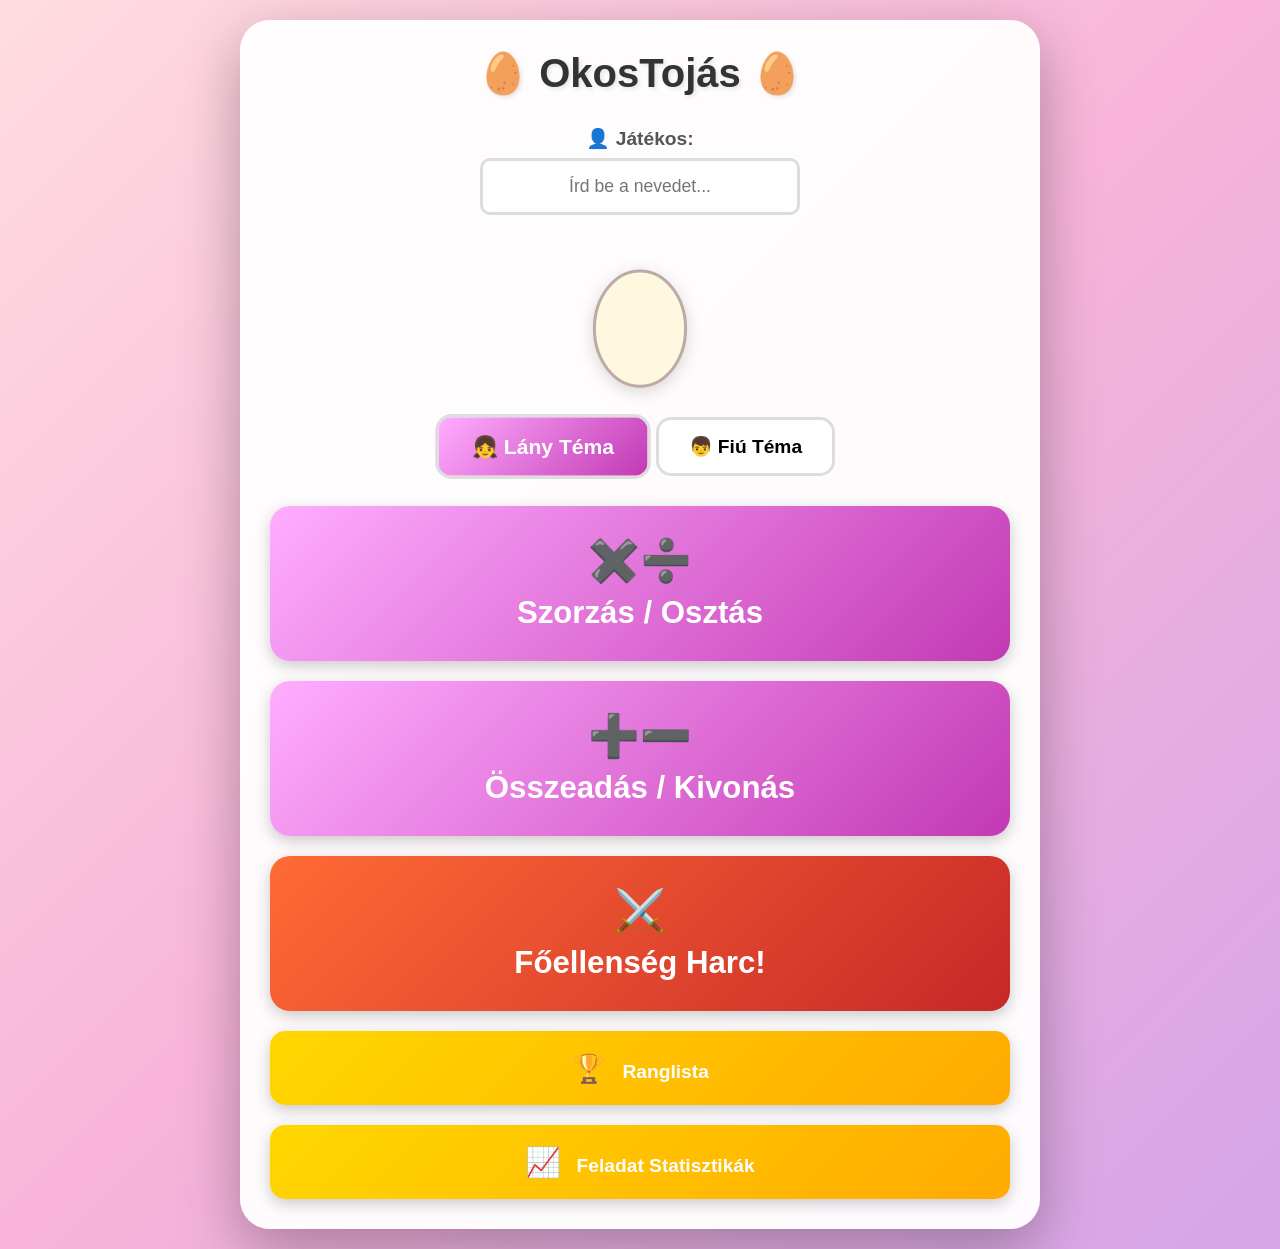
==== index.html @ b6e8aa8d "Merge pull request #10 from oroszgy/copilot/user-selection-for-mascots [WIP] Add user selection for " ====
<!DOCTYPE html>
<html lang="hu">
<head>
    <meta charset="UTF-8">
    <meta name="viewport" content="width=device-width, initial-scale=1.0">
    <title>OkosTojás - Főmenü</title>
    <link rel="stylesheet" href="css/style.css">
</head>
<body>
    <div class="container">
        <div class="header">
            <h1>🥚 OkosTojás 🥚</h1>
            <div class="hero-title" id="heroTitle"></div>
        </div>

        <!-- User Selector -->
        <div class="user-selector">
            <label for="currentUserInput">👤 Játékos:</label>
            <div class="user-input-row">
                <input type="text" id="currentUserInput" class="config-select"
                       placeholder="Írd be a nevedet..." maxlength="30"
                       list="knownUsers" autocomplete="off">
                <datalist id="knownUsers"></datalist>
            </div>
        </div>

        <!-- Mascot character -->
        <div id="mascotWrapper" class="mascot-wrapper">
            <div id="mascot"></div>
            <div id="mascotRegressionMsg" class="mascot-regression-msg"></div>
        </div>

        <!-- Theme Selection -->
        <div class="theme-selector">
            <button class="theme-btn" data-theme="girl">👧 Lány Téma</button>
            <button class="theme-btn" data-theme="boy">👦 Fiú Téma</button>
        </div>

        <!-- Game Type Selection -->
        <div class="menu">
            <button class="game-btn" onclick="selectGame('multiply')">
                <span class="icon">✖️➗</span>
                <h2>Szorzás / Osztás</h2>
            </button>
            
            <button class="game-btn" onclick="selectGame('add')">
                <span class="icon">➕➖</span>
                <h2>Összeadás / Kivonás</h2>
            </button>

            <button class="game-btn boss-btn" onclick="openBossModal()">
                <span class="icon">⚔️</span>
                <h2>Főellenség Harc!</h2>
            </button>

            <button class="secondary-btn" onclick="showLeaderboard()">
                <span class="icon">🏆</span>
                Ranglista
            </button>

            <button class="secondary-btn" onclick="showTaskStats()">
                <span class="icon">📈</span>
                Feladat Statisztikák
            </button>
        </div>

        <!-- Configuration Modal (normal game) -->
        <div id="configModal" class="modal">
            <div class="modal-content">
                <h2 id="configTitle"></h2>

                <div class="config-group">
                    <label for="playerNameInput">Játékos neve:</label>
                    <input type="text" id="playerNameInput" class="config-select" placeholder="Írd be a nevedet..." maxlength="30">
                </div>
                
                <div class="config-group">
                    <label for="configValue" id="configLabel"></label>
                    <select id="configValue" class="config-select"></select>
                </div>

                <div class="config-group" id="lowerNumbersGroup" style="display:none">
                    <label class="checkbox-label">
                        <input type="checkbox" id="includeLowerNumbers">
                        Kisebb számok is (pl. 5-nél: 2, 3, 4, 5)
                    </label>
                </div>

                <div class="modal-buttons">
                    <button class="btn-primary" onclick="startGame()">Játék Indítása! 🚀</button>
                    <button class="btn-secondary" onclick="closeModal()">Mégse</button>
                </div>
            </div>
        </div>

        <!-- Boss Battle Modal -->
        <div id="bossModal" class="modal">
            <div class="modal-content">
                <h2>⚔️ Főellenség Harc!</h2>
                <p class="boss-modal-desc">Válaszd ki az ellenséget, majd számolj 10 hibátlan egymás utáni választ a legyőzéséhez!</p>

                <!-- Boss selection -->
                <div class="boss-selection" id="bossSelection"></div>

                <!-- Math type -->
                <div class="config-group">
                    <label for="bossGameType">Feladattípus:</label>
                    <select id="bossGameType" class="config-select" onchange="updateBossDifficultyOptions()">
                        <option value="multiply">Szorzás / Osztás</option>
                        <option value="add">Összeadás / Kivonás</option>
                    </select>
                </div>

                <!-- Difficulty -->
                <div class="config-group">
                    <label for="bossDifficulty" id="bossDifficultyLabel">Alapszám:</label>
                    <select id="bossDifficulty" class="config-select"></select>
                </div>

                <div class="config-group" id="bossLowerNumbersGroup" style="display:none">
                    <label class="checkbox-label">
                        <input type="checkbox" id="bossIncludeLower">
                        Kisebb számok is
                    </label>
                </div>

                <div class="modal-buttons">
                    <button class="btn-primary" onclick="startBossGame()">Harc! ⚔️</button>
                    <button class="btn-secondary" onclick="closeBossModal()">Mégse</button>
                </div>
            </div>
        </div>
    </div>

    <script src="js/config.js"></script>
    <script src="js/storage.js"></script>
    <script src="js/mascot.js"></script>
    <script>
        // Initialize theme
        const savedTheme = localStorage.getItem('theme') || 'girl';
        document.body.className = `theme-${savedTheme}`;

        // Theme selection
        document.querySelectorAll('.theme-btn').forEach(btn => {
            btn.addEventListener('click', function() {
                const theme = this.dataset.theme;
                localStorage.setItem('theme', theme);
                document.body.className = `theme-${theme}`;
            });
        });

        // Populate the known-users datalist from stored task stats
        function populateKnownUsers() {
            const datalist = document.getElementById('knownUsers');
            datalist.innerHTML = '';
            getAllUsers().forEach(user => {
                const opt = document.createElement('option');
                opt.value = user;
                datalist.appendChild(opt);
            });
        }

        // Update the hero title, mascot and regression message for the given player
        function updatePlayerDisplay(playerName) {
            const name = (playerName && playerName.trim()) || 'Névtelen';

            const stats = getPlayerStats(name);
            const title = getHeroTitle(stats.totalPoints);
            document.getElementById('heroTitle').textContent = title ? `⭐ ${title} ⭐` : '';

            const tier = getMascotTier(stats.totalPoints, name);
            renderMascot('mascot', tier);

            const regressionMsg = getMascotRegressionMessage(name);
            document.getElementById('mascotRegressionMsg').textContent = regressionMsg || '';
        }

        // Initialise user selector
        const currentUserInput = document.getElementById('currentUserInput');
        const savedPlayerName = localStorage.getItem('playerName') || '';
        currentUserInput.value = savedPlayerName;
        populateKnownUsers();
        updatePlayerDisplay(savedPlayerName);

        currentUserInput.addEventListener('change', function() {
            const name = (this.value && this.value.trim()) || 'Névtelen';
            localStorage.setItem('playerName', name);
            this.value = name;
            updatePlayerDisplay(name);
            populateKnownUsers();
        });

        function selectGame(gameType) {
            const modal = document.getElementById('configModal');
            const configValue = document.getElementById('configValue');
            const configLabel = document.getElementById('configLabel');
            const configTitle = document.getElementById('configTitle');

            // Clear previous options
            configValue.innerHTML = '';

            if (gameType === 'multiply') {
                configTitle.textContent = 'Szorzás / Osztás Beállítás';
                configLabel.textContent = 'Válassz alapszámot:';
                for (let i = 2; i <= 10; i++) {
                    const option = document.createElement('option');
                    option.value = i;
                    option.textContent = `${i}-es szorzótábla`;
                    configValue.appendChild(option);
                }
                document.getElementById('lowerNumbersGroup').style.display = '';
                document.getElementById('includeLowerNumbers').checked = false;
            } else {
                document.getElementById('lowerNumbersGroup').style.display = 'none';
                configTitle.textContent = 'Összeadás / Kivonás Beállítás';
                configLabel.textContent = 'Válassz felső határt:';
                [10, 20, 50, 100].forEach(num => {
                    const option = document.createElement('option');
                    option.value = num;
                    option.textContent = `Számok 0-${num} között`;
                    configValue.appendChild(option);
                });
            }

            // Pre-fill player name from main page selector
            const savedName = localStorage.getItem('playerName') || '';
            document.getElementById('playerNameInput').value = savedName;

            // Store game type for later
            modal.dataset.gameType = gameType;
            modal.style.display = 'flex';

            // Focus the player name field so it is easy to type
            document.getElementById('playerNameInput').focus();
        }

        function closeModal() {
            document.getElementById('configModal').style.display = 'none';
        }

        function startGame() {
            const modal = document.getElementById('configModal');
            const gameType = modal.dataset.gameType;
            const configValue = document.getElementById('configValue').value;
            const includeLowerNumbers = gameType === 'multiply' && document.getElementById('includeLowerNumbers').checked;
            const playerName = document.getElementById('playerNameInput').value.trim() || 'Névtelen';

            // Persist player name and sync main page selector
            localStorage.setItem('playerName', playerName);
            document.getElementById('currentUserInput').value = playerName;

            // Store configuration and navigate to game
            localStorage.setItem('currentGame', JSON.stringify({
                type: gameType,
                config: parseInt(configValue),
                numQuestions: 20,
                includeLowerNumbers: includeLowerNumbers,
                playerName: playerName
            }));

            window.location.href = 'game.html';
        }

        // Boss modal helpers
        let selectedBossId = BOSS_ENEMIES[0].id;

        function openBossModal() {
            // Build boss selection cards
            const container = document.getElementById('bossSelection');
            container.innerHTML = '';
            BOSS_ENEMIES.forEach(boss => {
                const card = document.createElement('button');
                card.type = 'button';
                card.className = 'boss-card' + (boss.id === selectedBossId ? ' selected' : '');
                card.dataset.bossId = boss.id;
                card.setAttribute('aria-pressed', boss.id === selectedBossId ? 'true' : 'false');
                card.innerHTML = `<span class="boss-card-emoji">${boss.emoji}</span><span class="boss-card-name">${boss.name}</span>`;
                card.addEventListener('click', () => {
                    selectedBossId = boss.id;
                    container.querySelectorAll('.boss-card').forEach(c => {
                        c.classList.remove('selected');
                        c.setAttribute('aria-pressed', 'false');
                    });
                    card.classList.add('selected');
                    card.setAttribute('aria-pressed', 'true');
                });
                container.appendChild(card);
            });

            // Populate difficulty options
            updateBossDifficultyOptions();

            document.getElementById('bossModal').style.display = 'flex';
        }

        function closeBossModal() {
            document.getElementById('bossModal').style.display = 'none';
        }

        function updateBossDifficultyOptions() {
            const gameType = document.getElementById('bossGameType').value;
            const diffSelect = document.getElementById('bossDifficulty');
            const label = document.getElementById('bossDifficultyLabel');
            const lowerGroup = document.getElementById('bossLowerNumbersGroup');

            diffSelect.innerHTML = '';
            if (gameType === 'multiply') {
                label.textContent = 'Alapszám:';
                for (let i = 2; i <= 10; i++) {
                    const opt = document.createElement('option');
                    opt.value = i;
                    opt.textContent = `${i}-es szorzótábla`;
                    diffSelect.appendChild(opt);
                }
                lowerGroup.style.display = '';
            } else {
                label.textContent = 'Felső határ:';
                [10, 20, 50, 100].forEach(num => {
                    const opt = document.createElement('option');
                    opt.value = num;
                    opt.textContent = `Számok 0-${num} között`;
                    diffSelect.appendChild(opt);
                });
                lowerGroup.style.display = 'none';
            }
        }

        function startBossGame() {
            const gameType = document.getElementById('bossGameType').value;
            const config = parseInt(document.getElementById('bossDifficulty').value);
            const includeLower = gameType === 'multiply' && document.getElementById('bossIncludeLower').checked;
            const playerName = localStorage.getItem('playerName') || 'Névtelen';

            localStorage.setItem('currentGame', JSON.stringify({
                type: gameType,
                config: config,
                numQuestions: 20,
                includeLowerNumbers: includeLower,
                mode: 'boss',
                bossId: selectedBossId,
                playerName: playerName
            }));

            window.location.href = 'game.html';
        }

        function showLeaderboard() {
            window.location.href = 'leaderboard.html';
        }

        function showTaskStats() {
            window.location.href = 'tasks.html';
        }
    </script>
</body>
</html>
---- css/style.css ----
/* Reset and Base Styles */
* {
    margin: 0;
    padding: 0;
    box-sizing: border-box;
}

body {
    font-family: 'Comic Sans MS', 'Arial Rounded MT Bold', cursive, sans-serif;
    min-height: 100vh;
    display: flex;
    justify-content: center;
    align-items: center;
    padding: 20px;
    transition: background 0.3s ease;
}

/* Girl Theme */
.theme-girl {
    background: linear-gradient(135deg, #ffdde1 0%, #f8b4d9 50%, #d4a5e8 100%);
}

.theme-girl .btn-primary,
.theme-girl .game-btn {
    background: linear-gradient(135deg, #FFADFF 0%, #c239b3 100%);
}

.theme-girl .btn-primary:hover,
.theme-girl .game-btn:hover {
    background: linear-gradient(135deg, #e89ce8 0%, #b030a0 100%);
    transform: scale(1.05);
}

.theme-girl .modal-content,
.theme-girl .stat-card,
.theme-girl .leaderboard-table {
    background: linear-gradient(135deg, #ffe8f0 0%, #ffd4e5 100%);
    border: 3px solid #FFADFF;
}

.theme-girl .theme-btn[data-theme="girl"] {
    background: linear-gradient(135deg, #FFADFF 0%, #c239b3 100%);
    color: white;
    transform: scale(1.1);
}

/* Boy Theme */
.theme-boy {
    background: linear-gradient(135deg, #a8e6ff 0%, #6eb5ff 50%, #4a90e2 100%);
}

.theme-boy .btn-primary,
.theme-boy .game-btn {
    background: linear-gradient(135deg, #4a90e2 0%, #2c5aa0 100%);
}

.theme-boy .btn-primary:hover,
.theme-boy .game-btn:hover {
    background: linear-gradient(135deg, #3a7fd0 0%, #1c4a90 100%);
    transform: scale(1.05);
}

.theme-boy .modal-content,
.theme-boy .stat-card,
.theme-boy .leaderboard-table {
    background: linear-gradient(135deg, #e0f4ff 0%, #b3e0ff 100%);
    border: 3px solid #4a90e2;
}

.theme-boy .theme-btn[data-theme="boy"] {
    background: linear-gradient(135deg, #4a90e2 0%, #2c5aa0 100%);
    color: white;
    transform: scale(1.1);
}

/* Container */
.container {
    max-width: 800px;
    width: 100%;
    background: rgba(255, 255, 255, 0.95);
    border-radius: 30px;
    padding: 30px;
    box-shadow: 0 20px 60px rgba(0, 0, 0, 0.3);
    animation: slideIn 0.5s ease;
}

@keyframes slideIn {
    from {
        opacity: 0;
        transform: translateY(-30px);
    }
    to {
        opacity: 1;
        transform: translateY(0);
    }
}

/* Header */
.header {
    text-align: center;
    margin-bottom: 30px;
}

.header h1 {
    font-size: 2.5em;
    color: #333;
    text-shadow: 2px 2px 4px rgba(0, 0, 0, 0.1);
    margin-bottom: 10px;
}

.hero-title {
    font-size: 1.3em;
    font-weight: bold;
    color: #ff6b00;
    text-shadow: 1px 1px 2px rgba(0, 0, 0, 0.1);
    animation: pulse 2s infinite;
}

@keyframes pulse {
    0%, 100% { transform: scale(1); }
    50% { transform: scale(1.05); }
}

/* User Selector */
.user-selector {
    margin-bottom: 20px;
    text-align: center;
}

.user-selector label {
    display: block;
    font-size: 1.2em;
    font-weight: bold;
    color: #555;
    margin-bottom: 8px;
}

.user-input-row {
    display: flex;
    justify-content: center;
}

.user-input-row .config-select {
    max-width: 320px;
    text-align: center;
}

/* Theme Selector */
.theme-selector {
    display: flex;
    gap: 15px;
    justify-content: center;
    margin-bottom: 30px;
}

.theme-btn {
    padding: 15px 30px;
    font-size: 1.2em;
    border: 3px solid #ddd;
    border-radius: 15px;
    cursor: pointer;
    background: white;
    transition: all 0.3s ease;
    font-weight: bold;
}

.theme-btn:hover {
    transform: scale(1.05);
}

/* Menu */
.menu {
    display: flex;
    flex-direction: column;
    gap: 20px;
}

.game-btn {
    padding: 30px;
    font-size: 1.3em;
    border: none;
    border-radius: 20px;
    cursor: pointer;
    color: white;
    font-weight: bold;
    transition: all 0.3s ease;
    box-shadow: 0 5px 15px rgba(0, 0, 0, 0.2);
}

.game-btn .icon {
    font-size: 2em;
    display: block;
    margin-bottom: 10px;
}

.game-btn h2 {
    margin: 0;
}

.secondary-btn {
    padding: 20px;
    font-size: 1.2em;
    background: linear-gradient(135deg, #ffd700 0%, #ffaa00 100%);
    border: none;
    border-radius: 15px;
    cursor: pointer;
    color: white;
    font-weight: bold;
    transition: all 0.3s ease;
    box-shadow: 0 5px 15px rgba(0, 0, 0, 0.2);
}

.secondary-btn:hover {
    transform: scale(1.05);
    background: linear-gradient(135deg, #ffcc00 0%, #ff9900 100%);
}

.secondary-btn .icon {
    font-size: 1.5em;
    margin-right: 10px;
}

/* Modal */
.modal {
    display: none;
    position: fixed;
    top: 0;
    left: 0;
    width: 100%;
    height: 100%;
    background: rgba(0, 0, 0, 0.7);
    justify-content: center;
    align-items: center;
    z-index: 1000;
    animation: fadeIn 0.3s ease;
}

@keyframes fadeIn {
    from { opacity: 0; }
    to { opacity: 1; }
}

.modal-content {
    background: white;
    padding: 30px;
    border-radius: 25px;
    max-width: 500px;
    width: 90%;
    box-shadow: 0 10px 40px rgba(0, 0, 0, 0.3);
    animation: scaleIn 0.3s ease;
}

@keyframes scaleIn {
    from { transform: scale(0.8); }
    to { transform: scale(1); }
}

.modal-content h2 {
    text-align: center;
    color: #333;
    margin-bottom: 25px;
    font-size: 1.8em;
}

.config-group {
    margin-bottom: 20px;
}

.config-group label {
    display: block;
    font-size: 1.2em;
    margin-bottom: 10px;
    color: #555;
    font-weight: bold;
}

.config-select {
    width: 100%;
    padding: 15px;
    font-size: 1.1em;
    border: 3px solid #ddd;
    border-radius: 10px;
    background: white;
    cursor: pointer;
    font-family: inherit;
}

.checkbox-label {
    display: flex;
    align-items: center;
    gap: 10px;
    font-size: 1.1em;
    color: #555;
    font-weight: bold;
    cursor: pointer;
}

.checkbox-label input[type="checkbox"] {
    width: 22px;
    height: 22px;
    cursor: pointer;
}

.modal-buttons {
    display: flex;
    gap: 15px;
    margin-top: 25px;
}

.btn-primary {
    flex: 1;
    padding: 15px 25px;
    font-size: 1.2em;
    border: none;
    border-radius: 15px;
    cursor: pointer;
    color: white;
    font-weight: bold;
    transition: all 0.3s ease;
    box-shadow: 0 5px 15px rgba(0, 0, 0, 0.2);
}

.btn-secondary {
    flex: 1;
    padding: 15px 25px;
    font-size: 1.2em;
    background: #888;
    border: none;
    border-radius: 15px;
    cursor: pointer;
    color: white;
    font-weight: bold;
    transition: all 0.3s ease;
    box-shadow: 0 5px 15px rgba(0, 0, 0, 0.2);
}

.btn-secondary:hover {
    background: #777;
    transform: scale(1.05);
}

/* Game Container */
.game-container {
    max-width: 600px;
}

.game-header {
    display: flex;
    justify-content: space-between;
    align-items: center;
    margin-bottom: 30px;
    font-size: 1.5em;
    font-weight: bold;
}

.progress {
    color: #555;
}

.score {
    color: #ff6b00;
    font-size: 1.3em;
}

/* Question Display */
.question-container {
    text-align: center;
    margin: 40px 0;
}

.question {
    font-size: 4em;
    font-weight: bold;
    color: #333;
    margin-bottom: 20px;
    text-shadow: 2px 2px 4px rgba(0, 0, 0, 0.1);
}

.question span {
    margin: 0 10px;
}

.timer {
    font-size: 1.5em;
    color: #666;
}

/* Answer Input */
.answer-container {
    display: flex;
    gap: 15px;
    margin: 30px 0;
}

.answer-input {
    flex: 1;
    padding: 20px;
    font-size: 2em;
    border: 3px solid #ddd;
    border-radius: 15px;
    text-align: center;
    font-weight: bold;
    font-family: inherit;
}

.answer-input:focus {
    outline: none;
    border-color: #4a90e2;
}

/* Feedback */
.feedback {
    text-align: center;
    font-size: 2em;
    font-weight: bold;
    min-height: 60px;
    display: flex;
    align-items: center;
    justify-content: center;
    animation: bounce 0.5s ease;
}

@keyframes bounce {
    0%, 100% { transform: translateY(0); }
    50% { transform: translateY(-10px); }
}

.feedback.correct {
    color: #22c55e;
}

.feedback.wrong {
    color: #ef4444;
}

/* Result Modal */
.result-content {
    max-width: 600px;
}

.result-stats {
    display: grid;
    grid-template-columns: repeat(3, 1fr);
    gap: 15px;
    margin: 25px 0;
}

.stat {
    text-align: center;
    padding: 20px;
    background: rgba(0, 0, 0, 0.05);
    border-radius: 15px;
}

.stat-label {
    font-size: 0.9em;
    color: #666;
    margin-bottom: 10px;
}

.stat-value {
    font-size: 2em;
    font-weight: bold;
    color: #333;
}

.new-hero-title {
    text-align: center;
    font-size: 1.5em;
    font-weight: bold;
    color: #ff6b00;
    margin: 20px 0;
    padding: 15px;
    background: rgba(255, 215, 0, 0.2);
    border-radius: 10px;
    animation: pulse 2s infinite;
}

/* Personal best banner on leaderboard */
.personal-best-banner {
    text-align: center;
    font-size: 1.2em;
    font-weight: bold;
    color: #ff6b00;
    background: rgba(255, 215, 0, 0.2);
    border: 2px solid #ffd700;
    border-radius: 12px;
    padding: 12px 20px;
    margin-bottom: 20px;
    animation: pulse 2s infinite;
}

/* Highlight the top-score row in the leaderboard */
.top-score-row {
    background: rgba(255, 215, 0, 0.25) !important;
    font-weight: bold;
}

/* Leaderboard */
.filter-buttons {
    display: flex;
    gap: 10px;
    justify-content: center;
    margin-bottom: 25px;
    flex-wrap: wrap;
}

.filter-btn {
    padding: 12px 25px;
    font-size: 1em;
    border: 2px solid #ddd;
    border-radius: 10px;
    cursor: pointer;
    background: white;
    transition: all 0.3s ease;
    font-weight: bold;
}

.filter-btn:hover {
    transform: scale(1.05);
}

.filter-btn.active {
    background: linear-gradient(135deg, #ffd700 0%, #ffaa00 100%);
    color: white;
    border-color: #ffaa00;
}

.leaderboard-container {
    overflow-x: auto;
    margin-bottom: 30px;
}

.leaderboard-table {
    width: 100%;
    border-collapse: collapse;
    border-radius: 15px;
    overflow: hidden;
}

.leaderboard-table thead {
    background: rgba(0, 0, 0, 0.1);
}

.leaderboard-table th,
.leaderboard-table td {
    padding: 15px;
    text-align: left;
}

.leaderboard-table th {
    font-weight: bold;
    font-size: 1.1em;
    color: #333;
}

.leaderboard-table tbody tr {
    transition: background 0.2s ease;
}

.leaderboard-table tbody tr:hover {
    background: rgba(0, 0, 0, 0.05);
}

.leaderboard-table tbody tr:nth-child(odd) {
    background: rgba(255, 255, 255, 0.5);
}

.no-scores {
    text-align: center;
    padding: 40px;
    font-size: 1.3em;
    color: #666;
}

/* Statistics Section */
.stats-section {
    margin: 30px 0;
}

.stats-section h2 {
    text-align: center;
    margin-bottom: 20px;
    color: #333;
}

.stats-grid {
    display: grid;
    grid-template-columns: repeat(auto-fit, minmax(150px, 1fr));
    gap: 15px;
    margin-bottom: 25px;
}

.stat-card {
    padding: 20px;
    border-radius: 15px;
    text-align: center;
    box-shadow: 0 5px 15px rgba(0, 0, 0, 0.1);
}

/* Task statistics page */
.date-filter-section {
    margin-bottom: 20px;
}

.date-shortcuts {
    display: flex;
    gap: 10px;
    justify-content: center;
    margin-bottom: 15px;
    flex-wrap: wrap;
}

.date-inputs {
    display: flex;
    gap: 20px;
    justify-content: center;
    align-items: center;
    flex-wrap: wrap;
    font-weight: bold;
    color: #555;
}

.date-inputs input[type="date"] {
    padding: 8px 12px;
    border: 2px solid #ddd;
    border-radius: 8px;
    font-size: 1em;
    font-family: inherit;
    cursor: pointer;
    margin-left: 6px;
}

.task-controls {
    display: flex;
    gap: 20px;
    justify-content: center;
    align-items: center;
    margin-bottom: 20px;
    flex-wrap: wrap;
    font-weight: bold;
    color: #555;
}

.task-controls .config-select {
    width: auto;
    padding: 10px 15px;
}

.task-formula {
    font-family: 'Courier New', monospace;
    font-size: 0.95em;
}

.task-correct {
    color: #22c55e;
    font-weight: bold;
}

.task-wrong {
    color: #ef4444;
    font-weight: bold;
}

.task-error-high {
    background: rgba(239, 68, 68, 0.15) !important;
}

.task-error-medium {
    background: rgba(251, 146, 60, 0.15) !important;
}

.task-error-low {
    background: rgba(34, 197, 94, 0.08) !important;
}

.nav-buttons {
    display: flex;
    gap: 15px;
    flex-wrap: wrap;
    justify-content: center;
    margin-top: 20px;
}

/* Numpad Toggle */
.numpad-toggle-row {
    text-align: center;
    margin: 5px 0 10px;
}

.numpad-toggle-btn {
    padding: 10px 22px;
    font-size: 1em;
    border: 2px solid #ddd;
    border-radius: 12px;
    cursor: pointer;
    background: rgba(255, 255, 255, 0.7);
    transition: all 0.3s ease;
    font-weight: bold;
    font-family: inherit;
}

.numpad-toggle-btn:hover {
    transform: scale(1.05);
    background: rgba(255, 255, 255, 0.95);
}

.numpad-toggle-btn.active {
    background: rgba(74, 144, 226, 0.15);
    border-color: #4a90e2;
    color: #2c5aa0;
}

/* Numeric Keypad */
.numpad {
    display: none;
    margin: 10px auto 5px;
    max-width: 320px;
}

.numpad-grid {
    display: grid;
    grid-template-columns: repeat(3, 1fr);
    gap: 10px;
}

.numpad-btn {
    padding: 18px 10px;
    font-size: 1.8em;
    font-weight: bold;
    border: 3px solid #ddd;
    border-radius: 15px;
    cursor: pointer;
    background: white;
    transition: background 0.1s ease, transform 0.1s ease, box-shadow 0.1s ease;
    font-family: inherit;
    box-shadow: 0 4px 8px rgba(0, 0, 0, 0.15);
    user-select: none;
    -webkit-user-select: none;
    touch-action: manipulation;
}

.numpad-btn:hover {
    background: #f0f4ff;
    transform: scale(1.05);
}

.numpad-btn:active {
    transform: scale(0.92);
    box-shadow: 0 2px 4px rgba(0, 0, 0, 0.1);
}

.numpad-btn-backspace {
    background: #fff4f4;
    border-color: #ffbbbb;
}

.numpad-btn-backspace:hover {
    background: #ffe0e0;
}

.numpad-btn-submit {
    background: #f0fff4;
    border-color: #86efac;
    color: #16a34a;
}

.numpad-btn-submit:hover {
    background: #dcfce7;
}

.theme-girl .numpad-toggle-btn.active {
    background: rgba(255, 173, 255, 0.2);
    border-color: #c239b3;
    color: #c239b3;
}

.theme-girl .numpad-btn-submit {
    background: linear-gradient(135deg, #FFADFF 0%, #c239b3 100%);
    border-color: #c239b3;
    color: white;
}

.theme-girl .numpad-btn-submit:hover {
    background: linear-gradient(135deg, #e89ce8 0%, #b030a0 100%);
}

.theme-boy .numpad-btn-submit {
    background: linear-gradient(135deg, #4a90e2 0%, #2c5aa0 100%);
    border-color: #2c5aa0;
    color: white;
}

.theme-boy .numpad-btn-submit:hover {
    background: linear-gradient(135deg, #3a7fd0 0%, #1c4a90 100%);
}

/* Mobile */
@media (max-width: 480px) {
    .date-inputs {
        flex-direction: column;
        gap: 10px;
    }
}


@media (max-width: 768px) {
    body {
        padding: 10px;
    }

    .container {
        padding: 20px;
        border-radius: 20px;
    }

    .header h1 {
        font-size: 2em;
    }

    .hero-title {
        font-size: 1em;
    }

    .game-btn {
        padding: 20px;
        font-size: 1.1em;
    }

    .game-btn .icon {
        font-size: 1.5em;
    }

    .question {
        font-size: 2.5em;
    }

    .answer-input {
        font-size: 1.5em;
    }

    .result-stats {
        grid-template-columns: 1fr;
    }

    .modal-buttons {
        flex-direction: column;
    }

    .stats-grid {
        grid-template-columns: repeat(2, 1fr);
    }

    .leaderboard-table th,
    .leaderboard-table td {
        padding: 10px;
        font-size: 0.9em;
    }
}

@media (max-width: 480px) {
    .header h1 {
        font-size: 1.5em;
    }

    .question {
        font-size: 2em;
    }

    .theme-selector {
        flex-direction: column;
    }

    .filter-buttons {
        flex-direction: column;
    }
}

/* ===== Mascot ===== */

.mascot-wrapper {
    display: flex;
    flex-direction: column;
    align-items: center;
    margin-bottom: 20px;
}

.mascot-container {
    width: 120px;
    height: 156px;
    display: flex;
    align-items: center;
    justify-content: center;
}

.mascot-svg {
    width: 120px;
    height: 156px;
    filter: drop-shadow(0 4px 8px rgba(0,0,0,0.15));
    animation: mascotBob 3s ease-in-out infinite;
}

@keyframes mascotBob {
    0%, 100% { transform: translateY(0); }
    50% { transform: translateY(-6px); }
}

/* Hide all accessories by default */
.mascot-acc { display: none; }

/* Tier 1: sprout only */
.mascot-tier-1 .mascot-sprout { display: block; }

/* Tier 2: crack + sprout */
.mascot-tier-2 .mascot-crack,
.mascot-tier-2 .mascot-sprout { display: block; }

/* Tier 3: eyes + smile + cheeks */
.mascot-tier-3 .mascot-eyes,
.mascot-tier-3 .mascot-smile,
.mascot-tier-3 .mascot-cheeks { display: block; }

/* Tier 4: eyes + smile + cheeks + sunglasses */
.mascot-tier-4 .mascot-eyes,
.mascot-tier-4 .mascot-smile,
.mascot-tier-4 .mascot-cheeks,
.mascot-tier-4 .mascot-sunglasses { display: block; }

/* Tier 5-6: eyes + smile + cheeks + viking helmet */
.mascot-tier-5 .mascot-eyes,
.mascot-tier-5 .mascot-smile,
.mascot-tier-5 .mascot-cheeks,
.mascot-tier-5 .mascot-viking { display: block; }

.mascot-tier-6 .mascot-eyes,
.mascot-tier-6 .mascot-smile,
.mascot-tier-6 .mascot-cheeks,
.mascot-tier-6 .mascot-viking { display: block; }

/* Tier 7-8: eyes + smile + cheeks + skater cap */
.mascot-tier-7 .mascot-eyes,
.mascot-tier-7 .mascot-smile,
.mascot-tier-7 .mascot-cheeks,
.mascot-tier-7 .mascot-skater { display: block; }

.mascot-tier-8 .mascot-eyes,
.mascot-tier-8 .mascot-smile,
.mascot-tier-8 .mascot-cheeks,
.mascot-tier-8 .mascot-skater { display: block; }

/* Tier 9: eyes + smile + cheeks + crown */
.mascot-tier-9 .mascot-eyes,
.mascot-tier-9 .mascot-smile,
.mascot-tier-9 .mascot-cheeks,
.mascot-tier-9 .mascot-crown { display: block; }

.mascot-regression-msg {
    font-size: 0.9em;
    color: #e53935;
    font-weight: bold;
    text-align: center;
    max-width: 280px;
    margin-top: 6px;
    animation: pulse 2s infinite;
}

/* ===== Boss Battle Button ===== */
.boss-btn {
    background: linear-gradient(135deg, #FF6B35 0%, #C62828 100%) !important;
    position: relative;
    overflow: hidden;
}

.boss-btn:hover {
    background: linear-gradient(135deg, #E64A19 0%, #B71C1C 100%) !important;
}

/* ===== Boss Modal ===== */
.boss-modal-desc {
    text-align: center;
    color: #555;
    margin-bottom: 20px;
    font-size: 1em;
    line-height: 1.5;
}

.boss-selection {
    display: flex;
    gap: 12px;
    justify-content: center;
    flex-wrap: wrap;
    margin-bottom: 20px;
}

.boss-card {
    display: flex;
    flex-direction: column;
    align-items: center;
    padding: 14px 16px;
    border: 3px solid #ddd;
    border-radius: 15px;
    cursor: pointer;
    background: white;
    transition: all 0.25s ease;
    min-width: 90px;
}

.boss-card:hover {
    border-color: #FF6B35;
    transform: scale(1.05);
}

.boss-card.selected {
    border-color: #C62828;
    background: rgba(198, 40, 40, 0.08);
    transform: scale(1.08);
}

.boss-card-emoji {
    font-size: 2.2em;
    display: block;
    margin-bottom: 6px;
}

.boss-card-name {
    font-size: 0.85em;
    font-weight: bold;
    text-align: center;
    color: #333;
}

/* ===== Boss Battle Game UI ===== */
.boss-section {
    background: linear-gradient(135deg, #fff3e0 0%, #ffe0b2 100%);
    border: 3px solid #FF6B35;
    border-radius: 18px;
    padding: 14px 20px;
    margin-bottom: 20px;
    text-align: center;
    animation: slideIn 0.4s ease;
}

.boss-display {
    display: flex;
    align-items: center;
    justify-content: center;
    gap: 12px;
    margin-bottom: 10px;
}

.boss-emoji {
    font-size: 2.8em;
    animation: mascotBob 2s ease-in-out infinite;
}

.boss-name {
    font-size: 1.5em;
    font-weight: bold;
    color: #C62828;
}

.boss-hp-hearts {
    font-size: 1.6em;
    letter-spacing: 2px;
    margin-bottom: 8px;
}

.boss-streak {
    font-size: 1em;
    font-weight: bold;
    color: #555;
}

/* Boss battle result banners */
.boss-banner {
    text-align: center;
    font-size: 1.3em;
    font-weight: bold;
    padding: 14px 20px;
    border-radius: 12px;
    margin-bottom: 16px;
    animation: pulse 2s infinite;
}

.boss-victory {
    background: rgba(76, 175, 80, 0.15);
    border: 2px solid #4CAF50;
    color: #2E7D32;
}

.boss-defeat {
    background: rgba(239, 68, 68, 0.12);
    border: 2px solid #ef4444;
    color: #b91c1c;
}
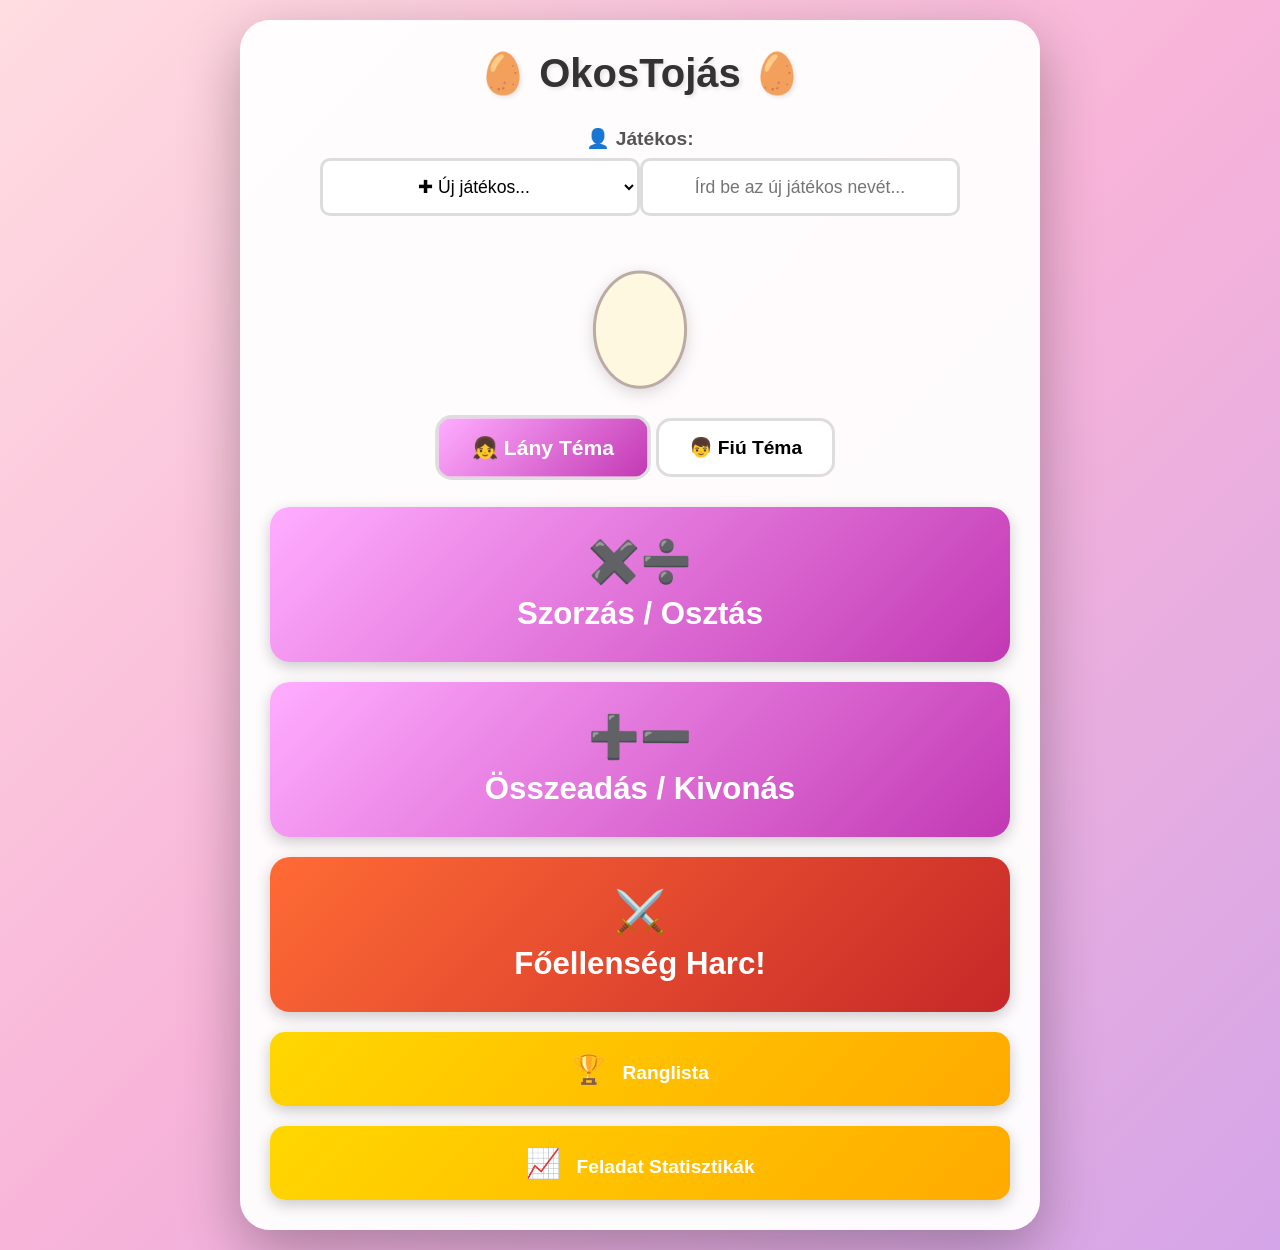
==== commit 4169190d: "Merge pull request #11 from oroszgy/copilot/update-username-input-selection Replace username text in" ====
--- a/index.html
+++ b/index.html
@@ -15,12 +15,12 @@
 
         <!-- User Selector -->
         <div class="user-selector">
-            <label for="currentUserInput">👤 Játékos:</label>
+            <label for="userSelect">👤 Játékos:</label>
             <div class="user-input-row">
-                <input type="text" id="currentUserInput" class="config-select"
-                       placeholder="Írd be a nevedet..." maxlength="30"
-                       list="knownUsers" autocomplete="off">
-                <datalist id="knownUsers"></datalist>
+                <select id="userSelect" class="config-select"></select>
+                <input type="text" id="newPlayerInput" class="config-select"
+                       placeholder="Írd be az új játékos nevét..." maxlength="30"
+                       style="display:none">
             </div>
         </div>
 
@@ -69,11 +69,6 @@
             <div class="modal-content">
                 <h2 id="configTitle"></h2>
 
-                <div class="config-group">
-                    <label for="playerNameInput">Játékos neve:</label>
-                    <input type="text" id="playerNameInput" class="config-select" placeholder="Írd be a nevedet..." maxlength="30">
-                </div>
-                
                 <div class="config-group">
                     <label for="configValue" id="configLabel"></label>
                     <select id="configValue" class="config-select"></select>
@@ -149,15 +144,58 @@
             });
         });
 
-        // Populate the known-users datalist from stored task stats
-        function populateKnownUsers() {
-            const datalist = document.getElementById('knownUsers');
-            datalist.innerHTML = '';
-            getAllUsers().forEach(user => {
+        // Populate the user dropdown from stored task stats
+        const NEW_PLAYER_VALUE = '__new__';
+
+        function populateUserSelect() {
+            const select = document.getElementById('userSelect');
+            const savedName = localStorage.getItem('playerName') || '';
+            const users = getAllUsers();
+
+            select.innerHTML = '';
+            users.forEach(user => {
                 const opt = document.createElement('option');
                 opt.value = user;
-                datalist.appendChild(opt);
+                opt.textContent = user;
+                select.appendChild(opt);
             });
+
+            // Extra row for a new player
+            const newOpt = document.createElement('option');
+            newOpt.value = NEW_PLAYER_VALUE;
+            newOpt.textContent = '✚ Új játékos...';
+            select.appendChild(newOpt);
+
+            // Pre-select current player or fall back to new-player row
+            if (savedName && users.includes(savedName)) {
+                select.value = savedName;
+            } else {
+                select.value = NEW_PLAYER_VALUE;
+                if (savedName) {
+                    document.getElementById('newPlayerInput').value = savedName;
+                }
+            }
+            updateNewPlayerInputVisibility();
+        }
+
+        function updateNewPlayerInputVisibility() {
+            const select = document.getElementById('userSelect');
+            const newPlayerInput = document.getElementById('newPlayerInput');
+            if (select.value === NEW_PLAYER_VALUE) {
+                newPlayerInput.style.display = '';
+            } else {
+                newPlayerInput.style.display = 'none';
+            }
+        }
+
+        // Return the currently selected player name
+        function getCurrentPlayerName() {
+            const select = document.getElementById('userSelect');
+            const newInput = document.getElementById('newPlayerInput');
+            if (select && select.value === NEW_PLAYER_VALUE) {
+                return (newInput && newInput.value && newInput.value.trim()) || 'Névtelen';
+            }
+            return (select && select.value) || 'Névtelen';
         }
 
         // Update the hero title, mascot and regression message for the given player
@@ -176,18 +214,24 @@
         }
 
         // Initialise user selector
-        const currentUserInput = document.getElementById('currentUserInput');
-        const savedPlayerName = localStorage.getItem('playerName') || '';
-        currentUserInput.value = savedPlayerName;
-        populateKnownUsers();
-        updatePlayerDisplay(savedPlayerName);
-
-        currentUserInput.addEventListener('change', function() {
+        populateUserSelect();
+        updatePlayerDisplay(getCurrentPlayerName());
+
+        document.getElementById('userSelect').addEventListener('change', function() {
+            updateNewPlayerInputVisibility();
+            if (this.value === NEW_PLAYER_VALUE) {
+                document.getElementById('newPlayerInput').focus();
+            } else {
+                localStorage.setItem('playerName', this.value);
+                updatePlayerDisplay(this.value);
+            }
+        });
+
+        document.getElementById('newPlayerInput').addEventListener('change', function() {
             const name = (this.value && this.value.trim()) || 'Névtelen';
             localStorage.setItem('playerName', name);
-            this.value = name;
             updatePlayerDisplay(name);
-            populateKnownUsers();
+            populateUserSelect();
         });
 
         function selectGame(gameType) {
@@ -222,16 +266,9 @@
                 });
             }
 
-            // Pre-fill player name from main page selector
-            const savedName = localStorage.getItem('playerName') || '';
-            document.getElementById('playerNameInput').value = savedName;
-
             // Store game type for later
             modal.dataset.gameType = gameType;
             modal.style.display = 'flex';
-
-            // Focus the player name field so it is easy to type
-            document.getElementById('playerNameInput').focus();
         }
 
         function closeModal() {
@@ -243,11 +280,11 @@
             const gameType = modal.dataset.gameType;
             const configValue = document.getElementById('configValue').value;
             const includeLowerNumbers = gameType === 'multiply' && document.getElementById('includeLowerNumbers').checked;
-            const playerName = document.getElementById('playerNameInput').value.trim() || 'Névtelen';
-
-            // Persist player name and sync main page selector
+            const playerName = getCurrentPlayerName();
+
+            // Persist player name and refresh selector
             localStorage.setItem('playerName', playerName);
-            document.getElementById('currentUserInput').value = playerName;
+            populateUserSelect();
 
             // Store configuration and navigate to game
             localStorage.setItem('currentGame', JSON.stringify({
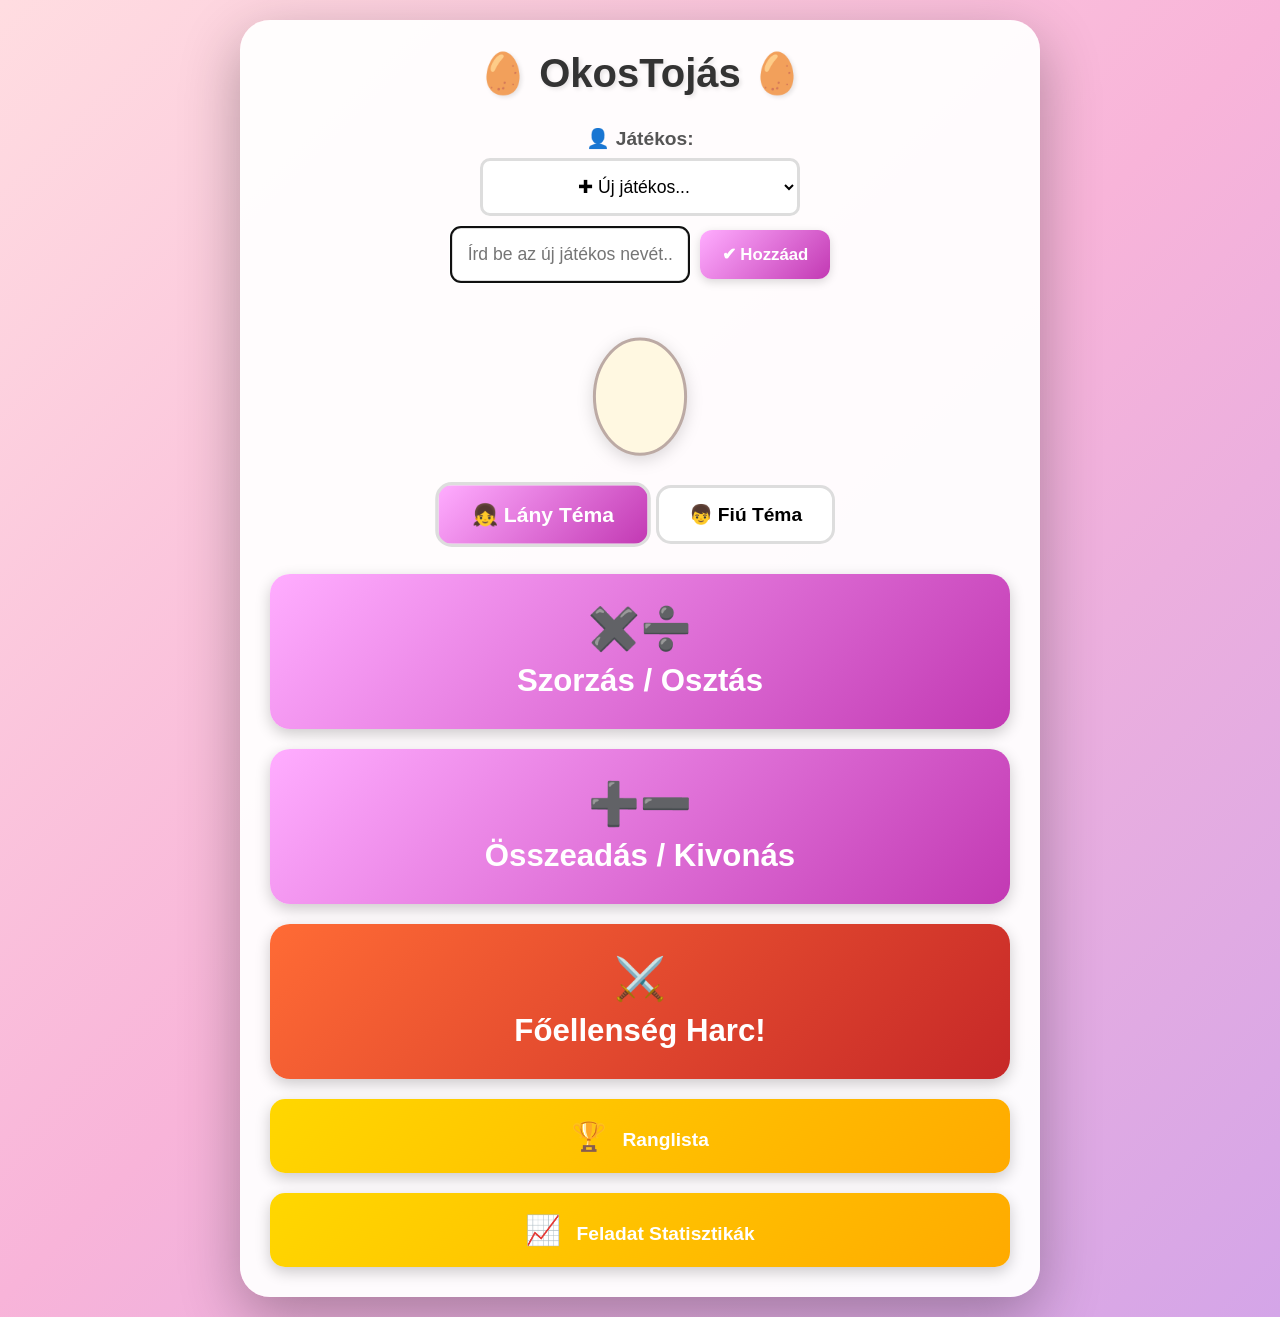
==== commit c4cced3d: "Fix user selection UX and improve game screen mobile layout Co-authored-by: oroszgy <145334+oroszgy@" ====
--- a/index.html
+++ b/index.html
@@ -18,9 +18,11 @@
             <label for="userSelect">👤 Játékos:</label>
             <div class="user-input-row">
                 <select id="userSelect" class="config-select"></select>
-                <input type="text" id="newPlayerInput" class="config-select"
-                       placeholder="Írd be az új játékos nevét..." maxlength="30"
-                       style="display:none">
+            </div>
+            <div class="new-player-row" id="newPlayerRow" style="display:none">
+                <input type="text" id="newPlayerInput" class="config-select new-player-input"
+                       placeholder="Írd be az új játékos nevét..." maxlength="30">
+                <button type="button" class="btn-add-player" id="addPlayerBtn">✔ Hozzáad</button>
             </div>
         </div>
 
@@ -152,8 +154,13 @@
             const savedName = localStorage.getItem('playerName') || '';
             const users = getAllUsers();
 
+            // Include the saved player name even if they haven't played a game yet
+            const allUsers = (savedName && !users.includes(savedName))
+                ? [...users, savedName].sort((a, b) => a.localeCompare(b))
+                : users;
+
             select.innerHTML = '';
-            users.forEach(user => {
+            allUsers.forEach(user => {
                 const opt = document.createElement('option');
                 opt.value = user;
                 opt.textContent = user;
@@ -167,35 +174,47 @@
             select.appendChild(newOpt);
 
             // Pre-select current player or fall back to new-player row
-            if (savedName && users.includes(savedName)) {
+            if (savedName && allUsers.includes(savedName)) {
                 select.value = savedName;
             } else {
                 select.value = NEW_PLAYER_VALUE;
-                if (savedName) {
-                    document.getElementById('newPlayerInput').value = savedName;
-                }
             }
             updateNewPlayerInputVisibility();
         }
 
         function updateNewPlayerInputVisibility() {
             const select = document.getElementById('userSelect');
+            const newPlayerRow = document.getElementById('newPlayerRow');
             const newPlayerInput = document.getElementById('newPlayerInput');
             if (select.value === NEW_PLAYER_VALUE) {
-                newPlayerInput.style.display = '';
+                newPlayerRow.style.display = '';
+                newPlayerInput.focus();
             } else {
-                newPlayerInput.style.display = 'none';
+                newPlayerRow.style.display = 'none';
+                newPlayerInput.value = '';
             }
         }
 
         // Return the currently selected player name
         function getCurrentPlayerName() {
             const select = document.getElementById('userSelect');
-            const newInput = document.getElementById('newPlayerInput');
-            if (select && select.value === NEW_PLAYER_VALUE) {
-                return (newInput && newInput.value && newInput.value.trim()) || 'Névtelen';
-            }
-            return (select && select.value) || 'Névtelen';
+            if (select && select.value !== NEW_PLAYER_VALUE) {
+                return select.value || 'Névtelen';
+            }
+            return 'Névtelen';
+        }
+
+        // Add the new player from the input field and select them
+        function addNewPlayer() {
+            const input = document.getElementById('newPlayerInput');
+            const name = (input.value || '').trim();
+            if (!name) {
+                input.focus();
+                return;
+            }
+            localStorage.setItem('playerName', name);
+            populateUserSelect();
+            updatePlayerDisplay(name);
         }
 
         // Update the hero title, mascot and regression message for the given player
@@ -219,19 +238,16 @@
 
         document.getElementById('userSelect').addEventListener('change', function() {
             updateNewPlayerInputVisibility();
-            if (this.value === NEW_PLAYER_VALUE) {
-                document.getElementById('newPlayerInput').focus();
-            } else {
+            if (this.value !== NEW_PLAYER_VALUE) {
                 localStorage.setItem('playerName', this.value);
                 updatePlayerDisplay(this.value);
             }
         });
 
-        document.getElementById('newPlayerInput').addEventListener('change', function() {
-            const name = (this.value && this.value.trim()) || 'Névtelen';
-            localStorage.setItem('playerName', name);
-            updatePlayerDisplay(name);
-            populateUserSelect();
+        document.getElementById('addPlayerBtn').addEventListener('click', addNewPlayer);
+
+        document.getElementById('newPlayerInput').addEventListener('keydown', function(e) {
+            if (e.key === 'Enter') addNewPlayer();
         });
 
         function selectGame(gameType) {
--- a/css/style.css
+++ b/css/style.css
@@ -145,6 +145,56 @@
     text-align: center;
 }
 
+.new-player-row {
+    display: flex;
+    justify-content: center;
+    align-items: center;
+    gap: 10px;
+    margin-top: 10px;
+    flex-wrap: wrap;
+}
+
+.new-player-row .new-player-input {
+    max-width: 240px;
+    text-align: left;
+}
+
+.btn-add-player {
+    padding: 14px 22px;
+    font-size: 1.05em;
+    border: none;
+    border-radius: 12px;
+    cursor: pointer;
+    background: linear-gradient(135deg, #4CAF50 0%, #388E3C 100%);
+    color: white;
+    font-weight: bold;
+    transition: all 0.2s ease;
+    box-shadow: 0 3px 10px rgba(0,0,0,0.15);
+    font-family: inherit;
+    white-space: nowrap;
+}
+
+.btn-add-player:hover {
+    background: linear-gradient(135deg, #43A047 0%, #2E7D32 100%);
+    transform: scale(1.05);
+}
+
+.theme-girl .btn-add-player {
+    background: linear-gradient(135deg, #FFADFF 0%, #c239b3 100%);
+}
+
+.theme-girl .btn-add-player:hover {
+    background: linear-gradient(135deg, #e89ce8 0%, #b030a0 100%);
+}
+
+.theme-boy .btn-add-player {
+    background: linear-gradient(135deg, #4a90e2 0%, #2c5aa0 100%);
+}
+
+.theme-boy .btn-add-player:hover {
+    background: linear-gradient(135deg, #3a7fd0 0%, #1c4a90 100%);
+}
+
 /* Theme Selector */
 .theme-selector {
     display: flex;
@@ -342,6 +392,7 @@
 /* Game Container */
 .game-container {
     max-width: 600px;
+    overflow-y: auto;
 }
 
 .game-header {
@@ -390,6 +441,11 @@
     display: flex;
     gap: 15px;
     margin: 30px 0;
+}
+
+.answer-container .btn-primary {
+    white-space: nowrap;
+    flex: 0 0 auto;
 }
 
 .answer-input {
@@ -796,17 +852,10 @@
 }
 
 /* Mobile */
-@media (max-width: 480px) {
-    .date-inputs {
-        flex-direction: column;
-        gap: 10px;
-    }
-}
-
-
 @media (max-width: 768px) {
     body {
         padding: 10px;
+        align-items: flex-start;
     }
 
     .container {
@@ -856,9 +905,55 @@
         padding: 10px;
         font-size: 0.9em;
     }
+
+    .game-container {
+        padding: 15px;
+        border-radius: 16px;
+    }
+
+    .game-header {
+        font-size: 1.2em;
+        margin-bottom: 15px;
+    }
+
+    .question-container {
+        margin: 20px 0;
+    }
+
+    .answer-container {
+        margin: 15px 0;
+        gap: 10px;
+    }
+
+    .answer-input {
+        padding: 14px;
+        font-size: 1.4em;
+    }
+
+    .btn-primary {
+        padding: 12px 18px;
+        font-size: 1.1em;
+    }
+
+    .numpad {
+        max-width: 100%;
+    }
+
+    .numpad-grid {
+        gap: 8px;
+    }
+
+    .numpad-btn {
+        padding: 14px 8px;
+        font-size: 1.5em;
+    }
 }
 
 @media (max-width: 480px) {
+    body {
+        padding: 8px;
+    }
+
     .header h1 {
         font-size: 1.5em;
     }
@@ -873,6 +968,111 @@
 
     .filter-buttons {
         flex-direction: column;
+    }
+
+    .date-inputs {
+        flex-direction: column;
+        gap: 10px;
+    }
+
+    .game-container {
+        padding: 12px;
+        border-radius: 14px;
+    }
+
+    .game-header {
+        font-size: 1em;
+        margin-bottom: 10px;
+    }
+
+    .question-container {
+        margin: 12px 0;
+    }
+
+    .question {
+        font-size: 1.8em;
+        margin-bottom: 10px;
+    }
+
+    .question span {
+        margin: 0 6px;
+    }
+
+    .timer {
+        font-size: 1.1em;
+    }
+
+    .answer-container {
+        margin: 10px 0;
+        gap: 8px;
+    }
+
+    .answer-input {
+        padding: 10px;
+        font-size: 1.2em;
+        border-radius: 10px;
+    }
+
+    .btn-primary {
+        padding: 10px 14px;
+        font-size: 1em;
+        border-radius: 10px;
+    }
+
+    .numpad-toggle-row {
+        margin: 4px 0 6px;
+    }
+
+    .numpad-toggle-btn {
+        padding: 8px 16px;
+        font-size: 0.9em;
+    }
+
+    .numpad {
+        max-width: 100%;
+        margin: 6px auto 4px;
+    }
+
+    .numpad-grid {
+        gap: 6px;
+    }
+
+    .numpad-btn {
+        padding: 12px 4px;
+        font-size: 1.3em;
+        border-radius: 10px;
+        border-width: 2px;
+    }
+
+    .feedback {
+        font-size: 1.4em;
+        min-height: 40px;
+    }
+
+    .boss-section {
+        padding: 10px 12px;
+        margin-bottom: 12px;
+    }
+
+    .boss-emoji {
+        font-size: 2em;
+    }
+
+    .boss-name {
+        font-size: 1.1em;
+    }
+
+    .boss-hp-hearts {
+        font-size: 1.2em;
+    }
+
+    .new-player-row {
+        flex-direction: column;
+        align-items: stretch;
+    }
+
+    .new-player-row .new-player-input {
+        max-width: 100%;
     }
 }
 
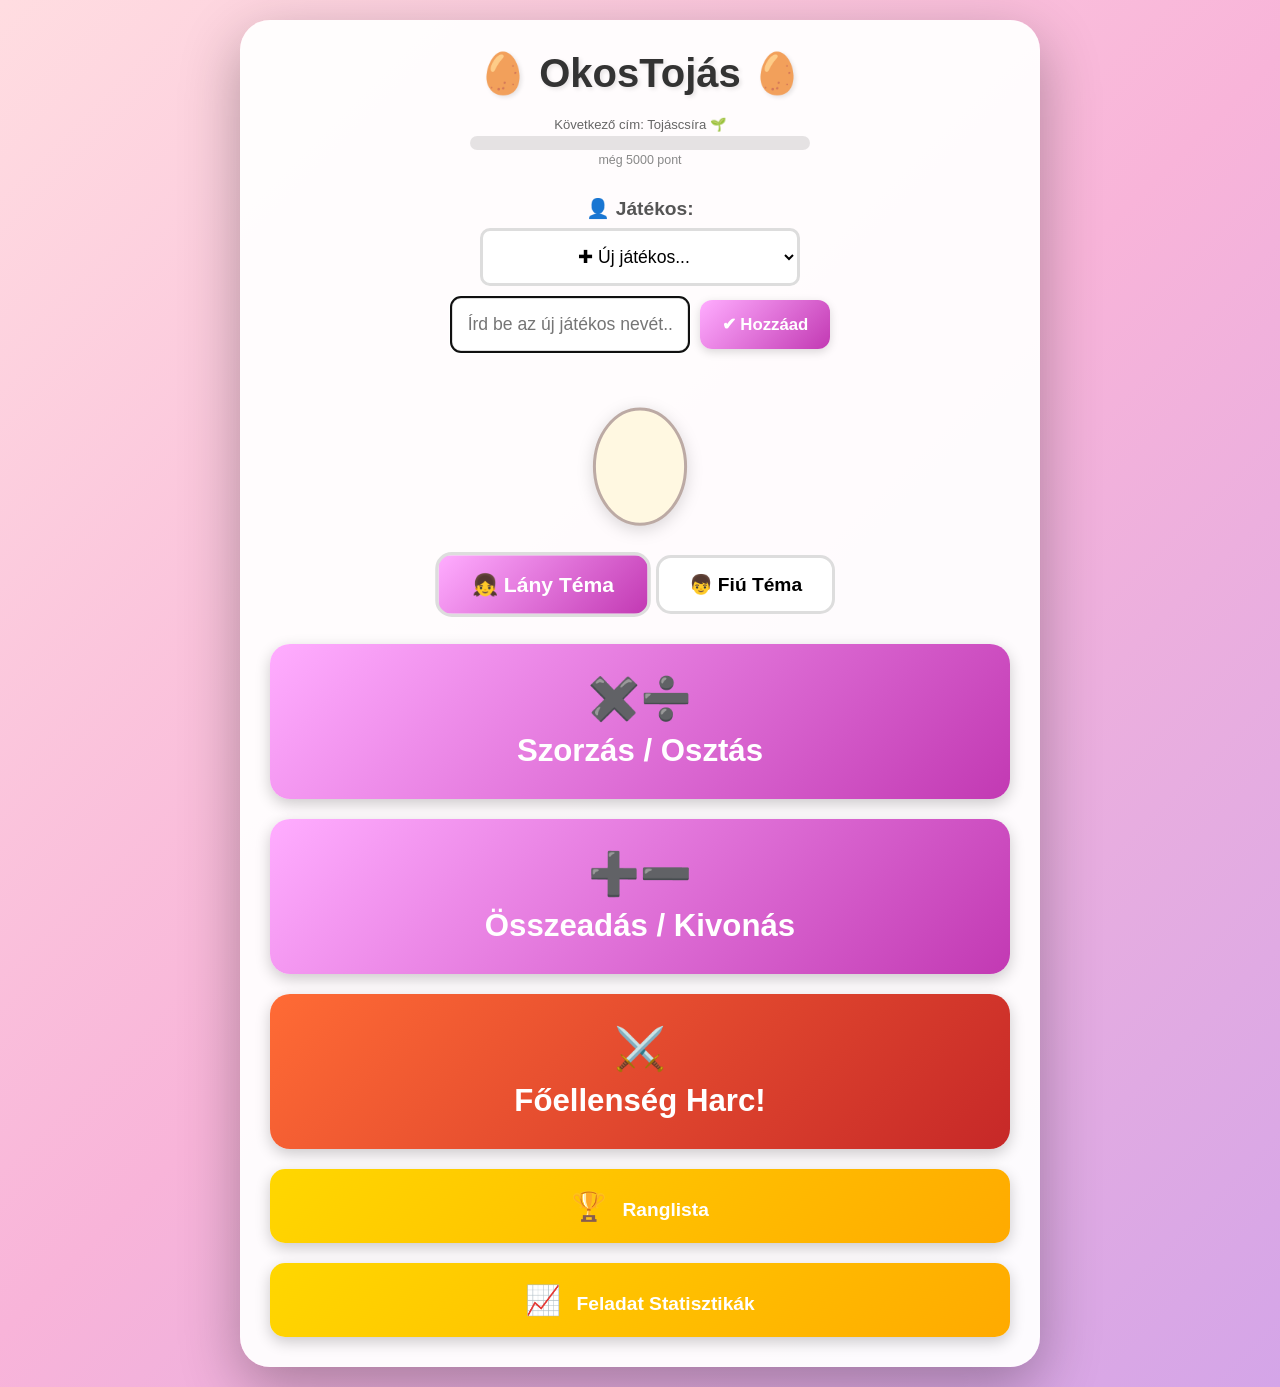
==== commit 789ed7f9: "Add level progress bars and fix hero title thresholds The hero title thresholds were calibrated for " ====
--- a/index.html
+++ b/index.html
@@ -10,7 +10,16 @@
     <div class="container">
         <div class="header">
             <h1>🥚 OkosTojás 🥚</h1>
-            <div class="hero-title" id="heroTitle"></div>
+            <div class="hero-title-block">
+                <div class="hero-title" id="heroTitle"></div>
+                <div id="heroProgressWrap" class="level-progress-wrap" style="display:none">
+                    <div class="level-progress-label" id="heroProgressLabel"></div>
+                    <div class="level-progress-bar-bg">
+                        <div class="level-progress-bar-fill" id="heroProgressFill" style="width:0%"></div>
+                    </div>
+                    <div class="level-progress-text" id="heroProgressText"></div>
+                </div>
+            </div>
         </div>
 
         <!-- User Selector -->
@@ -224,6 +233,19 @@
             const stats = getPlayerStats(name);
             const title = getHeroTitle(stats.totalPoints);
             document.getElementById('heroTitle').textContent = title ? `⭐ ${title} ⭐` : '';
+
+            const progress = getProgressToNextTitle(stats.totalPoints);
+            const wrap = document.getElementById('heroProgressWrap');
+            if (progress.nextTitle) {
+                document.getElementById('heroProgressLabel').textContent = `Következő cím: ${progress.nextTitle}`;
+                document.getElementById('heroProgressFill').style.width = `${progress.percent}%`;
+                document.getElementById('heroProgressText').textContent = `még ${progress.needed.toLocaleString('hu-HU')} pont`;
+            } else {
+                document.getElementById('heroProgressLabel').textContent = 'Elérted a legmagasabb szintet! 👑';
+                document.getElementById('heroProgressFill').style.width = '100%';
+                document.getElementById('heroProgressText').textContent = '';
+            }
+            wrap.style.display = '';
 
             const tier = getMascotTier(stats.totalPoints, name);
             renderMascot('mascot', tier);
--- a/css/style.css
+++ b/css/style.css
@@ -1294,3 +1294,28 @@
     color: #b91c1c;
 }
 
+
+/* ===== Level Progress Bar ===== */
+.hero-title-block { display: flex; flex-direction: column; align-items: center; gap: 4px; margin-bottom: 10px; }
+
+.level-progress-wrap { margin-top: 6px; text-align: center; width: 100%; }
+.level-progress-label { font-size: 0.82em; color: #666; margin-bottom: 4px; }
+.level-progress-bar-bg { width: 100%; max-width: 340px; margin: 0 auto; height: 14px; background: rgba(0,0,0,0.1); border-radius: 7px; overflow: hidden; }
+.level-progress-bar-fill { height: 100%; border-radius: 7px; background: linear-gradient(90deg, #ffd700 0%, #ff6b00 100%); transition: width 0.6s ease; }
+.level-progress-text { font-size: 0.78em; color: #888; margin-top: 3px; }
+
+/* Result modal variant */
+.result-level-progress { margin: 14px 0 6px; padding: 12px; background: rgba(255,215,0,0.1); border-radius: 12px; border: 2px solid rgba(255,215,0,0.4); text-align: center; }
+.result-total-points { font-size: 1.05em; font-weight: bold; color: #ff6b00; margin-bottom: 8px; }
+.result-level-progress .level-progress-bar-bg { height: 18px; border-radius: 9px; max-width: 100%; }
+.result-level-progress .level-progress-bar-fill { height: 100%; border-radius: 9px; background: linear-gradient(90deg, #ffd700 0%, #ff6b00 100%); transition: width 0.8s ease; }
+
+/* Theme variants */
+.theme-girl .level-progress-bar-fill,
+.theme-girl .result-level-progress .level-progress-bar-fill { background: linear-gradient(90deg, #FFADFF 0%, #c239b3 100%); }
+.theme-boy .level-progress-bar-fill,
+.theme-boy .result-level-progress .level-progress-bar-fill { background: linear-gradient(90deg, #6eb5ff 0%, #2c5aa0 100%); }
+
+@media (max-width: 480px) {
+    .level-progress-bar-bg { max-width: 260px; }
+}
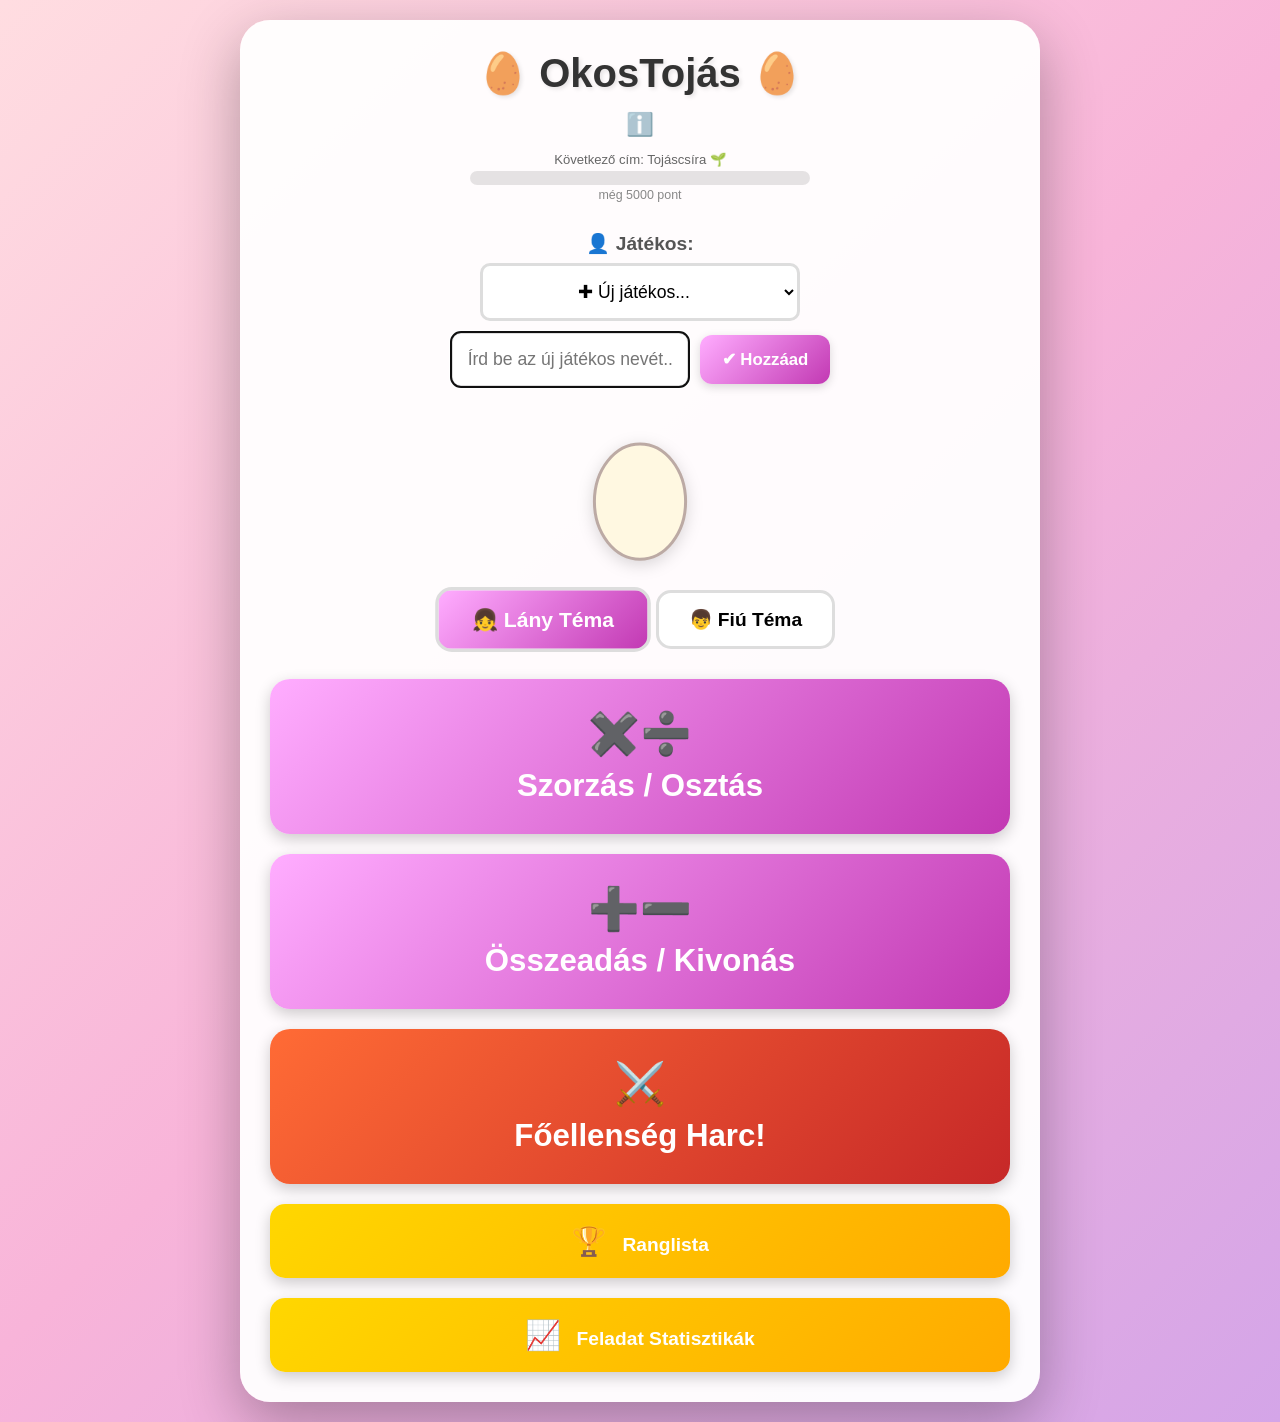
==== commit 0ff1232b: "Isolate boss battles from scoring and add level-up prompt + info modal Boss battles no longer save t" ====
--- a/index.html
+++ b/index.html
@@ -10,6 +10,7 @@
     <div class="container">
         <div class="header">
             <h1>🥚 OkosTojás 🥚</h1>
+            <button class="info-btn" onclick="document.getElementById('infoModal').style.display='flex'" aria-label="Hogyan működik?">ℹ️</button>
             <div class="hero-title-block">
                 <div class="hero-title" id="heroTitle"></div>
                 <div id="heroProgressWrap" class="level-progress-wrap" style="display:none">
@@ -133,6 +134,37 @@
                 <div class="modal-buttons">
                     <button class="btn-primary" onclick="startBossGame()">Harc! ⚔️</button>
                     <button class="btn-secondary" onclick="closeBossModal()">Mégse</button>
+                </div>
+            </div>
+        </div>
+
+        <!-- Info Modal -->
+        <div id="infoModal" class="modal">
+            <div class="modal-content info-content">
+                <h2>ℹ️ Hogyan működik?</h2>
+                <div class="info-section">
+                    <h3>🎮 A játék</h3>
+                    <p>Válassz feladattípust és alapszámot, majd válaszolj 20 matematikai kérdésre!</p>
+                </div>
+                <div class="info-section">
+                    <h3>⭐ Pontok</h3>
+                    <p>Helyes válasz: <strong>100–200 pont</strong> (gyorsabb válasz = több pont)</p>
+                    <p>Hibás válasz: <strong>−20 pont</strong></p>
+                </div>
+                <div class="info-section">
+                    <h3>🏆 Szintek és címek</h3>
+                    <p>Az összesített pontjaid alapján új hőscímeket szerezhetsz. Az első cím 5 000 ponttól jár, a legmagasabb 145 000 ponttól!</p>
+                </div>
+                <div class="info-section">
+                    <h3>⚔️ Főellenség Harc</h3>
+                    <p>Ha szintet lépsz, küzdhetsz egy főellenséggel. Adj 10 egymás utáni helyes választ a legyőzéséhez! A főellenség harc nem változtatja meg a pontjaidat.</p>
+                </div>
+                <div class="info-section">
+                    <h3>🌱 Visszafejlődés</h3>
+                    <p>Ha 4+ napig nem gyakorolsz, a kabalád elveszíti kiegészítőit. Játssz rendszeresen!</p>
+                </div>
+                <div class="modal-buttons">
+                    <button class="btn-primary" onclick="document.getElementById('infoModal').style.display='none'">Értem! 👍</button>
                 </div>
             </div>
         </div>
@@ -426,6 +458,11 @@
         function showTaskStats() {
             window.location.href = 'tasks.html';
         }
+
+        // Auto-open boss modal when redirected from a level-up celebration
+        if (new URLSearchParams(window.location.search).get('openBoss') === '1') {
+            openBossModal();
+        }
     </script>
 </body>
 </html>
--- a/css/style.css
+++ b/css/style.css
@@ -1319,3 +1319,51 @@
 @media (max-width: 480px) {
     .level-progress-bar-bg { max-width: 260px; }
 }
+
+/* ===== Boss prompt banner (level-up challenge) ===== */
+.boss-prompt-banner {
+    margin: 14px 0 6px;
+    padding: 14px;
+    background: rgba(255, 100, 0, 0.1);
+    border: 2px solid rgba(255, 100, 0, 0.4);
+    border-radius: 12px;
+    text-align: center;
+}
+
+.boss-prompt-banner p {
+    margin: 0 0 10px;
+    font-weight: bold;
+    font-size: 0.95em;
+}
+
+.btn-boss-challenge {
+    background: linear-gradient(135deg, #ff6b00, #c43a00);
+    color: white;
+    border: none;
+    border-radius: 10px;
+    padding: 10px 20px;
+    font-size: 1em;
+    font-weight: bold;
+    cursor: pointer;
+}
+
+.btn-boss-challenge:hover { opacity: 0.9; }
+
+/* ===== Info button & modal ===== */
+.info-btn {
+    background: none;
+    border: none;
+    font-size: 1.4em;
+    cursor: pointer;
+    opacity: 0.7;
+    padding: 4px 8px;
+    border-radius: 50%;
+    transition: opacity 0.2s;
+}
+
+.info-btn:hover { opacity: 1; }
+
+.info-content { max-width: 460px; text-align: left; }
+.info-section { margin-bottom: 14px; }
+.info-section h3 { margin: 0 0 4px; font-size: 1em; }
+.info-section p { margin: 2px 0; font-size: 0.9em; }
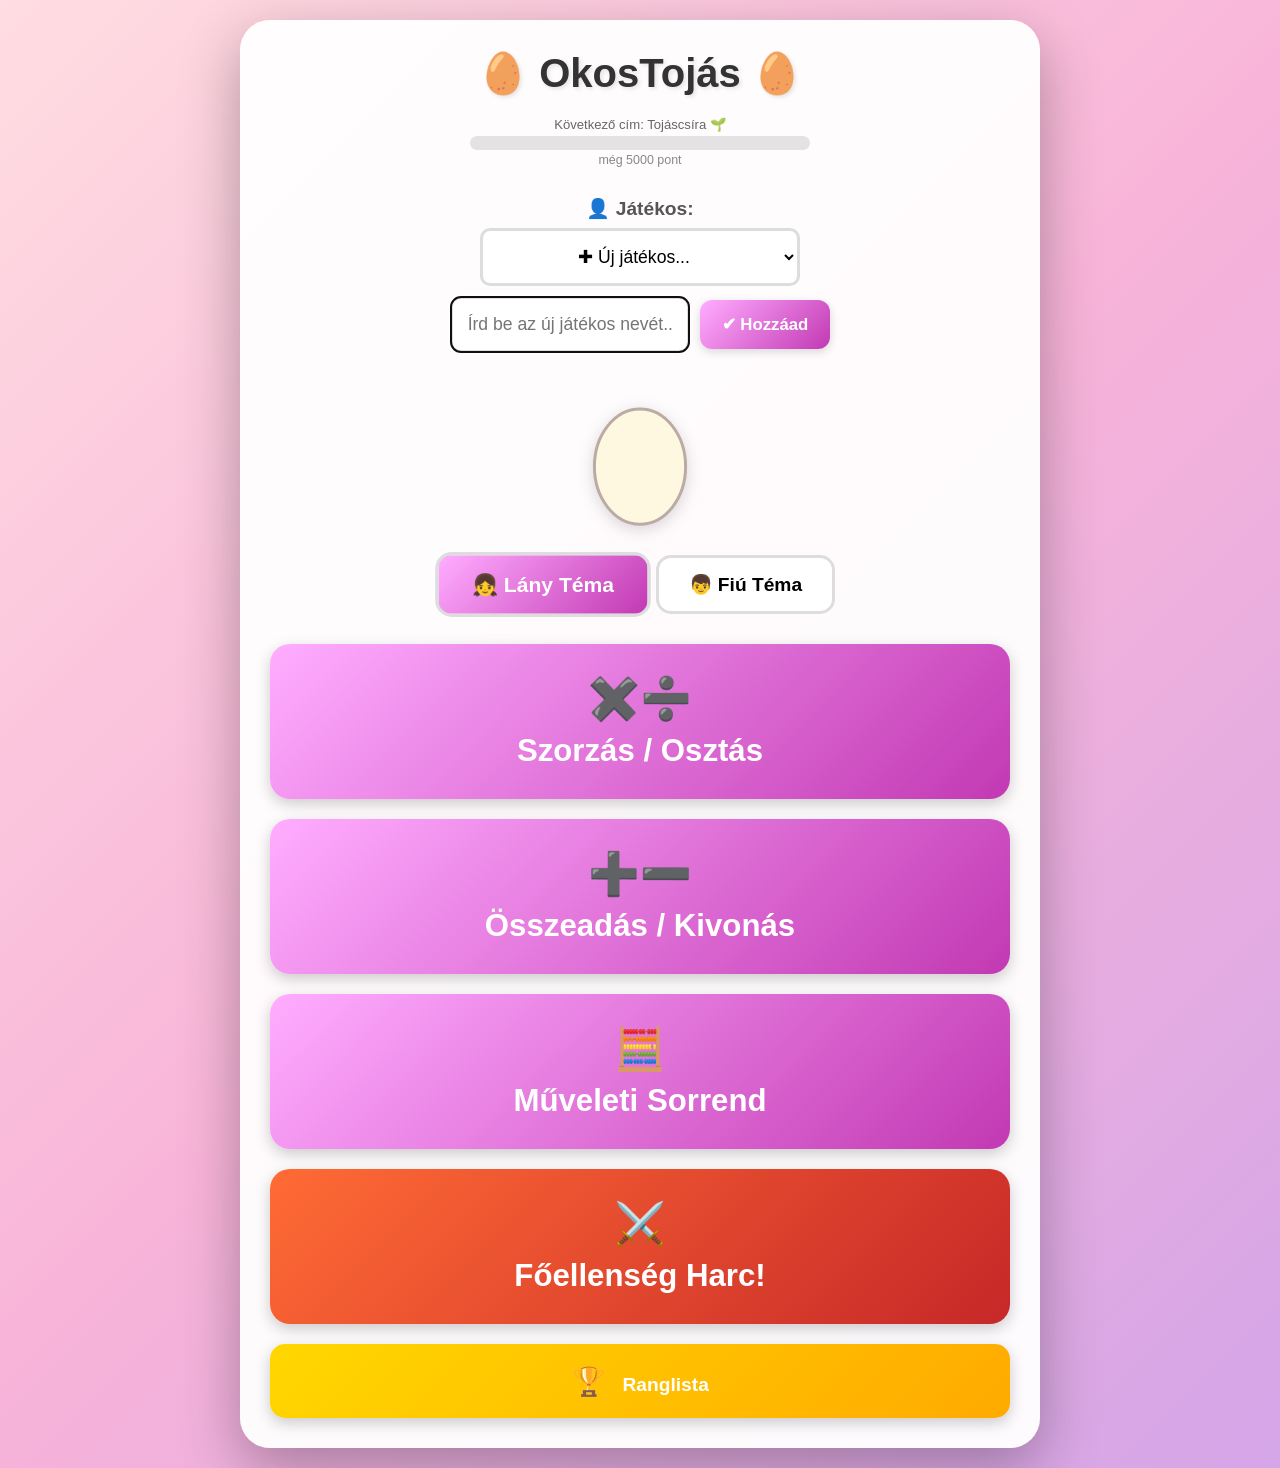
==== commit 189b9fa2: "feat: add Műveleti Sorrend (operator precedence) game mode - New game mode with 12 expression templa" ====
--- a/index.html
+++ b/index.html
@@ -10,7 +10,6 @@
     <div class="container">
         <div class="header">
             <h1>🥚 OkosTojás 🥚</h1>
-            <button class="info-btn" onclick="document.getElementById('infoModal').style.display='flex'" aria-label="Hogyan működik?">ℹ️</button>
             <div class="hero-title-block">
                 <div class="hero-title" id="heroTitle"></div>
                 <div id="heroProgressWrap" class="level-progress-wrap" style="display:none">
@@ -60,6 +59,11 @@
                 <h2>Összeadás / Kivonás</h2>
             </button>
 
+            <button class="game-btn" onclick="selectGame('precedence')">
+                <span class="icon">🧮</span>
+                <h2>Műveleti Sorrend</h2>
+            </button>
+
             <button class="game-btn boss-btn" onclick="openBossModal()">
                 <span class="icon">⚔️</span>
                 <h2>Főellenség Harc!</h2>
@@ -70,10 +74,11 @@
                 Ranglista
             </button>
 
-            <button class="secondary-btn" onclick="showTaskStats()">
-                <span class="icon">📈</span>
-                Feladat Statisztikák
-            </button>
+            <!-- Intenionally hidden so that kids won't find it automatically -->
+<!--             <button class="secondary-btn" onclick="showTaskStats()"> -->
+<!--                 <span class="icon">📈</span> -->
+<!--                 Feladat Statisztikák -->
+<!--             </button> -->
         </div>
 
         <!-- Configuration Modal (normal game) -->
@@ -84,6 +89,16 @@
                 <div class="config-group">
                     <label for="configValue" id="configLabel"></label>
                     <select id="configValue" class="config-select"></select>
+                </div>
+
+                <div class="config-group" id="maxMultiplierGroup" style="display:none">
+                    <label for="maxMultiplierValue">Szorzó/osztó max. értéke:</label>
+                    <select id="maxMultiplierValue" class="config-select">
+                        <option value="2">legfeljebb 2</option>
+                        <option value="3">legfeljebb 3</option>
+                        <option value="5" selected>legfeljebb 5</option>
+                        <option value="10">legfeljebb 10</option>
+                    </select>
                 </div>
 
                 <div class="config-group" id="lowerNumbersGroup" style="display:none">
@@ -115,6 +130,7 @@
                     <select id="bossGameType" class="config-select" onchange="updateBossDifficultyOptions()">
                         <option value="multiply">Szorzás / Osztás</option>
                         <option value="add">Összeadás / Kivonás</option>
+                        <option value="precedence">Műveleti Sorrend</option>
                     </select>
                 </div>
 
@@ -122,6 +138,16 @@
                 <div class="config-group">
                     <label for="bossDifficulty" id="bossDifficultyLabel">Alapszám:</label>
                     <select id="bossDifficulty" class="config-select"></select>
+                </div>
+
+                <div class="config-group" id="bossMaxMultiplierGroup" style="display:none">
+                    <label for="bossMaxMultiplier">Szorzó/osztó max. értéke:</label>
+                    <select id="bossMaxMultiplier" class="config-select">
+                        <option value="2">legfeljebb 2</option>
+                        <option value="3">legfeljebb 3</option>
+                        <option value="5" selected>legfeljebb 5</option>
+                        <option value="10">legfeljebb 10</option>
+                    </select>
                 </div>
 
                 <div class="config-group" id="bossLowerNumbersGroup" style="display:none">
@@ -134,37 +160,6 @@
                 <div class="modal-buttons">
                     <button class="btn-primary" onclick="startBossGame()">Harc! ⚔️</button>
                     <button class="btn-secondary" onclick="closeBossModal()">Mégse</button>
-                </div>
-            </div>
-        </div>
-
-        <!-- Info Modal -->
-        <div id="infoModal" class="modal">
-            <div class="modal-content info-content">
-                <h2>ℹ️ Hogyan működik?</h2>
-                <div class="info-section">
-                    <h3>🎮 A játék</h3>
-                    <p>Válassz feladattípust és alapszámot, majd válaszolj 20 matematikai kérdésre!</p>
-                </div>
-                <div class="info-section">
-                    <h3>⭐ Pontok</h3>
-                    <p>Helyes válasz: <strong>100–200 pont</strong> (gyorsabb válasz = több pont)</p>
-                    <p>Hibás válasz: <strong>−20 pont</strong></p>
-                </div>
-                <div class="info-section">
-                    <h3>🏆 Szintek és címek</h3>
-                    <p>Az összesített pontjaid alapján új hőscímeket szerezhetsz. Az első cím 5 000 ponttól jár, a legmagasabb 145 000 ponttól!</p>
-                </div>
-                <div class="info-section">
-                    <h3>⚔️ Főellenség Harc</h3>
-                    <p>Ha szintet lépsz, küzdhetsz egy főellenséggel. Adj 10 egymás utáni helyes választ a legyőzéséhez! A főellenség harc nem változtatja meg a pontjaidat.</p>
-                </div>
-                <div class="info-section">
-                    <h3>🌱 Visszafejlődés</h3>
-                    <p>Ha 4+ napig nem gyakorolsz, a kabalád elveszíti kiegészítőit. Játssz rendszeresen!</p>
-                </div>
-                <div class="modal-buttons">
-                    <button class="btn-primary" onclick="document.getElementById('infoModal').style.display='none'">Értem! 👍</button>
                 </div>
             </div>
         </div>
@@ -322,9 +317,22 @@
                     option.textContent = `${i}-es szorzótábla`;
                     configValue.appendChild(option);
                 }
+                document.getElementById('maxMultiplierGroup').style.display = 'none';
                 document.getElementById('lowerNumbersGroup').style.display = '';
                 document.getElementById('includeLowerNumbers').checked = false;
+            } else if (gameType === 'precedence') {
+                document.getElementById('maxMultiplierGroup').style.display = '';
+                document.getElementById('lowerNumbersGroup').style.display = 'none';
+                configTitle.textContent = 'Műveleti Sorrend Beállítás';
+                configLabel.textContent = 'Válassz felső határt:';
+                [10, 20, 50, 100].forEach(num => {
+                    const option = document.createElement('option');
+                    option.value = num;
+                    option.textContent = `Számok 0-${num} között`;
+                    configValue.appendChild(option);
+                });
             } else {
+                document.getElementById('maxMultiplierGroup').style.display = 'none';
                 document.getElementById('lowerNumbersGroup').style.display = 'none';
                 configTitle.textContent = 'Összeadás / Kivonás Beállítás';
                 configLabel.textContent = 'Válassz felső határt:';
@@ -350,6 +358,7 @@
             const gameType = modal.dataset.gameType;
             const configValue = document.getElementById('configValue').value;
             const includeLowerNumbers = gameType === 'multiply' && document.getElementById('includeLowerNumbers').checked;
+            const maxMultiplier = gameType === 'precedence' ? parseInt(document.getElementById('maxMultiplierValue').value) : undefined;
             const playerName = getCurrentPlayerName();
 
             // Persist player name and refresh selector
@@ -362,6 +371,7 @@
                 config: parseInt(configValue),
                 numQuestions: 20,
                 includeLowerNumbers: includeLowerNumbers,
+                maxMultiplier: maxMultiplier,
                 playerName: playerName
             }));
 
@@ -419,7 +429,18 @@
                     opt.textContent = `${i}-es szorzótábla`;
                     diffSelect.appendChild(opt);
                 }
+                document.getElementById('bossMaxMultiplierGroup').style.display = 'none';
                 lowerGroup.style.display = '';
+            } else if (gameType === 'precedence') {
+                label.textContent = 'Felső határ:';
+                [10, 20, 50, 100].forEach(num => {
+                    const opt = document.createElement('option');
+                    opt.value = num;
+                    opt.textContent = `Számok 0-${num} között`;
+                    diffSelect.appendChild(opt);
+                });
+                document.getElementById('bossMaxMultiplierGroup').style.display = '';
+                lowerGroup.style.display = 'none';
             } else {
                 label.textContent = 'Felső határ:';
                 [10, 20, 50, 100].forEach(num => {
@@ -428,6 +449,7 @@
                     opt.textContent = `Számok 0-${num} között`;
                     diffSelect.appendChild(opt);
                 });
+                document.getElementById('bossMaxMultiplierGroup').style.display = 'none';
                 lowerGroup.style.display = 'none';
             }
         }
@@ -436,6 +458,7 @@
             const gameType = document.getElementById('bossGameType').value;
             const config = parseInt(document.getElementById('bossDifficulty').value);
             const includeLower = gameType === 'multiply' && document.getElementById('bossIncludeLower').checked;
+            const maxMultiplier = gameType === 'precedence' ? parseInt(document.getElementById('bossMaxMultiplier').value) : undefined;
             const playerName = localStorage.getItem('playerName') || 'Névtelen';
 
             localStorage.setItem('currentGame', JSON.stringify({
@@ -443,6 +466,7 @@
                 config: config,
                 numQuestions: 20,
                 includeLowerNumbers: includeLower,
+                maxMultiplier: maxMultiplier,
                 mode: 'boss',
                 bossId: selectedBossId,
                 playerName: playerName
@@ -458,11 +482,6 @@
         function showTaskStats() {
             window.location.href = 'tasks.html';
         }
-
-        // Auto-open boss modal when redirected from a level-up celebration
-        if (new URLSearchParams(window.location.search).get('openBoss') === '1') {
-            openBossModal();
-        }
     </script>
 </body>
 </html>
--- a/css/style.css
+++ b/css/style.css
@@ -431,6 +431,11 @@
     margin: 0 10px;
 }
 
+#expressionDisplay {
+    word-break: break-word;
+    max-width: 100%;
+}
+
 .timer {
     font-size: 1.5em;
     color: #666;
@@ -552,6 +557,24 @@
     font-weight: bold;
 }
 
+/* Leaderboard player filter */
+.filter-players {
+    display: flex;
+    align-items: center;
+    justify-content: center;
+    gap: 10px;
+    margin-bottom: 20px;
+    font-size: 1em;
+}
+
+.filter-players select {
+    padding: 8px 12px;
+    border-radius: 8px;
+    border: 2px solid #ccc;
+    font-size: 1em;
+    cursor: pointer;
+}
+
 /* Leaderboard */
 .filter-buttons {
     display: flex;
@@ -1319,51 +1342,3 @@
 @media (max-width: 480px) {
     .level-progress-bar-bg { max-width: 260px; }
 }
-
-/* ===== Boss prompt banner (level-up challenge) ===== */
-.boss-prompt-banner {
-    margin: 14px 0 6px;
-    padding: 14px;
-    background: rgba(255, 100, 0, 0.1);
-    border: 2px solid rgba(255, 100, 0, 0.4);
-    border-radius: 12px;
-    text-align: center;
-}
-
-.boss-prompt-banner p {
-    margin: 0 0 10px;
-    font-weight: bold;
-    font-size: 0.95em;
-}
-
-.btn-boss-challenge {
-    background: linear-gradient(135deg, #ff6b00, #c43a00);
-    color: white;
-    border: none;
-    border-radius: 10px;
-    padding: 10px 20px;
-    font-size: 1em;
-    font-weight: bold;
-    cursor: pointer;
-}
-
-.btn-boss-challenge:hover { opacity: 0.9; }
-
-/* ===== Info button & modal ===== */
-.info-btn {
-    background: none;
-    border: none;
-    font-size: 1.4em;
-    cursor: pointer;
-    opacity: 0.7;
-    padding: 4px 8px;
-    border-radius: 50%;
-    transition: opacity 0.2s;
-}
-
-.info-btn:hover { opacity: 1; }
-
-.info-content { max-width: 460px; text-align: left; }
-.info-section { margin-bottom: 14px; }
-.info-section h3 { margin: 0 0 4px; font-size: 1em; }
-.info-section p { margin: 2px 0; font-size: 0.9em; }
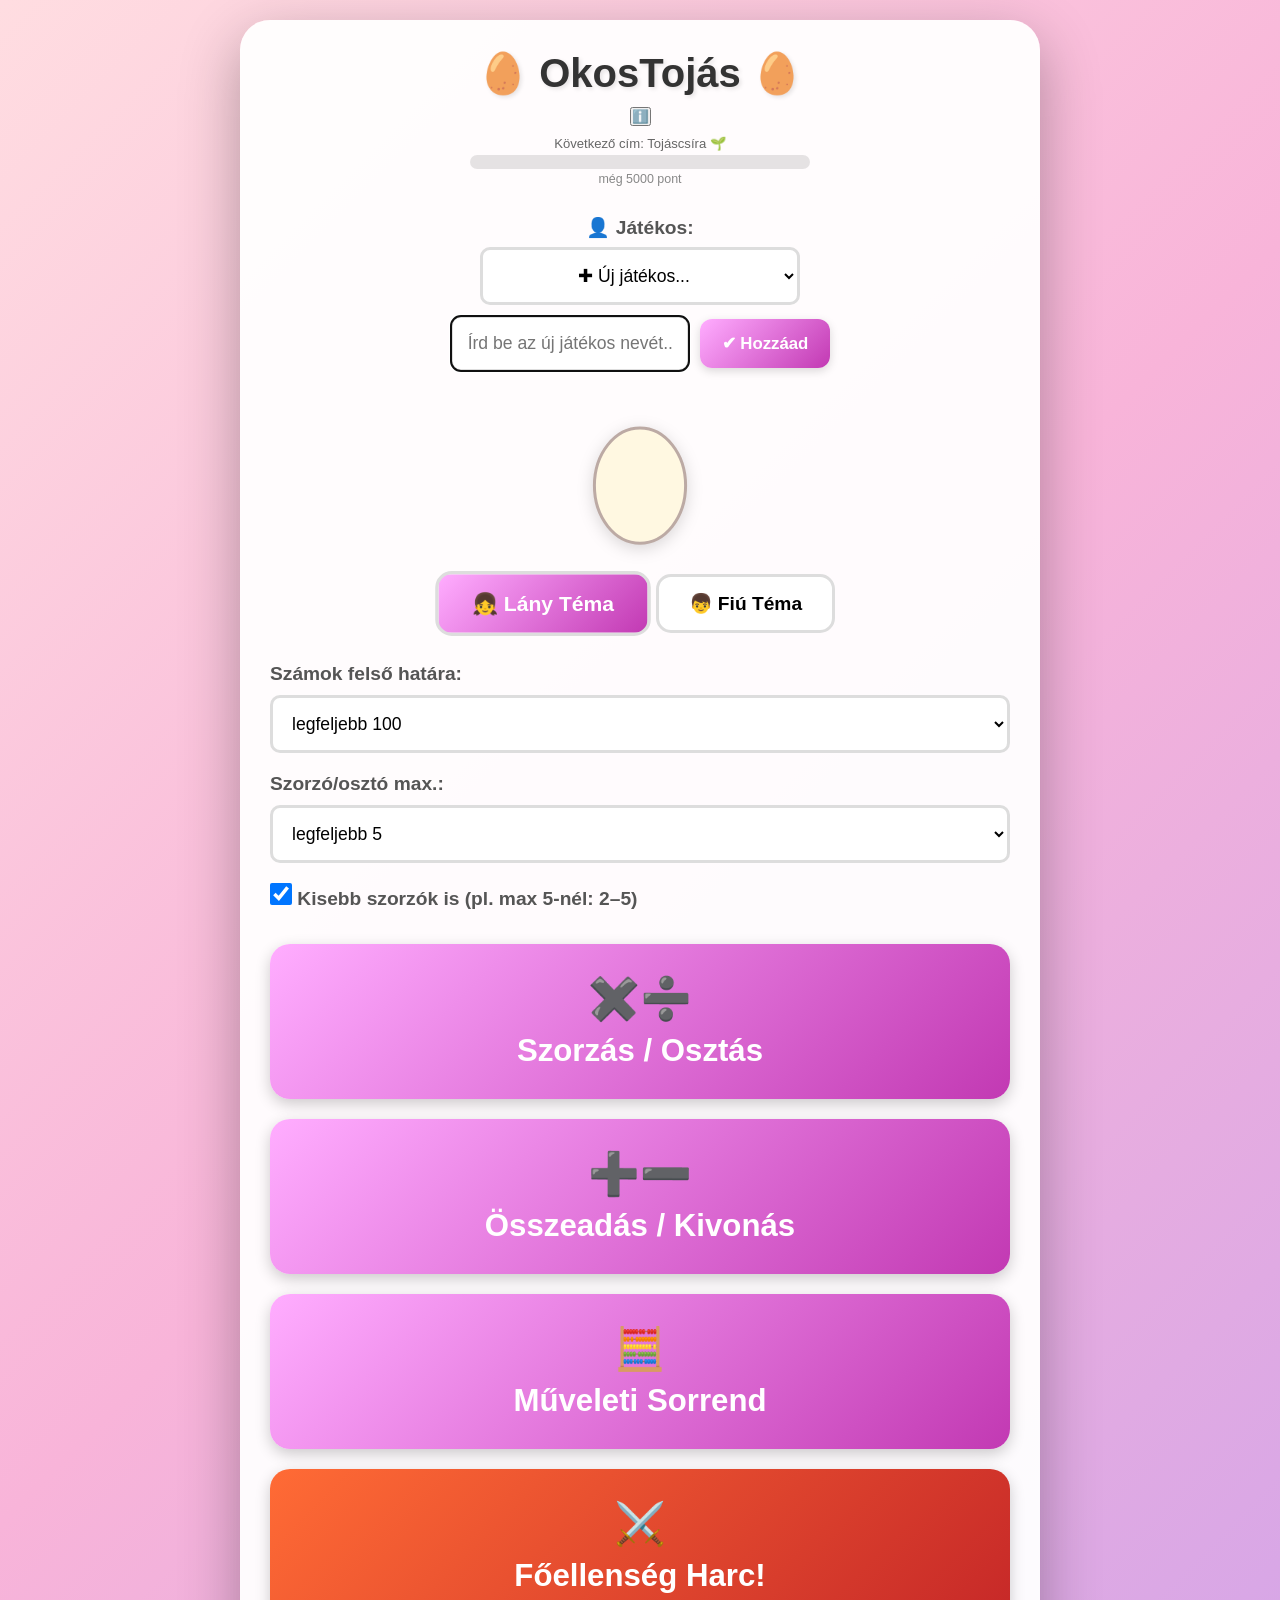
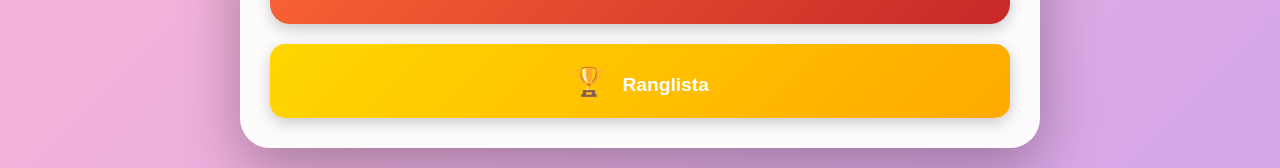
==== commit a4416ec1: "fix: change default számok felső határa from 20 to 100 Co-Authored-By: Claude Sonnet 4.6 <noreply@an" ====
--- a/index.html
+++ b/index.html
@@ -10,6 +10,7 @@
     <div class="container">
         <div class="header">
             <h1>🥚 OkosTojás 🥚</h1>
+            <button class="info-btn" onclick="document.getElementById('infoModal').style.display='flex'" aria-label="Hogyan működik?">ℹ️</button>
             <div class="hero-title-block">
                 <div class="hero-title" id="heroTitle"></div>
                 <div id="heroProgressWrap" class="level-progress-wrap" style="display:none">
@@ -45,6 +46,44 @@
         <div class="theme-selector">
             <button class="theme-btn" data-theme="girl">👧 Lány Téma</button>
             <button class="theme-btn" data-theme="boy">👦 Fiú Téma</button>
+        </div>
+
+        <!-- Global Difficulty Settings -->
+        <div class="global-settings">
+            <div class="global-settings-row">
+                <div class="config-group">
+                    <label for="globalMaxValue">Számok felső határa:</label>
+                    <select id="globalMaxValue" class="config-select">
+                        <option value="10">legfeljebb 10</option>
+                        <option value="20">legfeljebb 20</option>
+                        <option value="50">legfeljebb 50</option>
+                        <option value="100" selected>legfeljebb 100</option>
+                        <option value="200">legfeljebb 200</option>
+                    </select>
+                </div>
+                <div class="config-group">
+                    <label for="globalMaxDivisor">Szorzó/osztó max.:</label>
+                    <select id="globalMaxDivisor" class="config-select">
+                        <option value="2">legfeljebb 2</option>
+                        <option value="3">legfeljebb 3</option>
+                        <option value="4">legfeljebb 4</option>
+                        <option value="5" selected>legfeljebb 5</option>
+                        <option value="6">legfeljebb 6</option>
+                        <option value="7">legfeljebb 7</option>
+                        <option value="8">legfeljebb 8</option>
+                        <option value="9">legfeljebb 9</option>
+                        <option value="10">legfeljebb 10</option>
+                    </select>
+                </div>
+            </div>
+            <div class="global-settings-row">
+                <div class="config-group" style="display:flex; align-items:flex-end; padding-bottom:4px">
+                    <label class="checkbox-label">
+                        <input type="checkbox" id="globalIncludeLower" checked>
+                        Kisebb szorzók is (pl. max 5-nél: 2–5)
+                    </label>
+                </div>
+            </div>
         </div>
 
         <!-- Game Type Selection -->
@@ -81,40 +120,6 @@
 <!--             </button> -->
         </div>
 
-        <!-- Configuration Modal (normal game) -->
-        <div id="configModal" class="modal">
-            <div class="modal-content">
-                <h2 id="configTitle"></h2>
-
-                <div class="config-group">
-                    <label for="configValue" id="configLabel"></label>
-                    <select id="configValue" class="config-select"></select>
-                </div>
-
-                <div class="config-group" id="maxMultiplierGroup" style="display:none">
-                    <label for="maxMultiplierValue">Szorzó/osztó max. értéke:</label>
-                    <select id="maxMultiplierValue" class="config-select">
-                        <option value="2">legfeljebb 2</option>
-                        <option value="3">legfeljebb 3</option>
-                        <option value="5" selected>legfeljebb 5</option>
-                        <option value="10">legfeljebb 10</option>
-                    </select>
-                </div>
-
-                <div class="config-group" id="lowerNumbersGroup" style="display:none">
-                    <label class="checkbox-label">
-                        <input type="checkbox" id="includeLowerNumbers">
-                        Kisebb számok is (pl. 5-nél: 2, 3, 4, 5)
-                    </label>
-                </div>
-
-                <div class="modal-buttons">
-                    <button class="btn-primary" onclick="startGame()">Játék Indítása! 🚀</button>
-                    <button class="btn-secondary" onclick="closeModal()">Mégse</button>
-                </div>
-            </div>
-        </div>
-
         <!-- Boss Battle Modal -->
         <div id="bossModal" class="modal">
             <div class="modal-content">
@@ -127,39 +132,47 @@
                 <!-- Math type -->
                 <div class="config-group">
                     <label for="bossGameType">Feladattípus:</label>
-                    <select id="bossGameType" class="config-select" onchange="updateBossDifficultyOptions()">
+                    <select id="bossGameType" class="config-select">
                         <option value="multiply">Szorzás / Osztás</option>
                         <option value="add">Összeadás / Kivonás</option>
                         <option value="precedence">Műveleti Sorrend</option>
                     </select>
                 </div>
 
-                <!-- Difficulty -->
-                <div class="config-group">
-                    <label for="bossDifficulty" id="bossDifficultyLabel">Alapszám:</label>
-                    <select id="bossDifficulty" class="config-select"></select>
-                </div>
-
-                <div class="config-group" id="bossMaxMultiplierGroup" style="display:none">
-                    <label for="bossMaxMultiplier">Szorzó/osztó max. értéke:</label>
-                    <select id="bossMaxMultiplier" class="config-select">
-                        <option value="2">legfeljebb 2</option>
-                        <option value="3">legfeljebb 3</option>
-                        <option value="5" selected>legfeljebb 5</option>
-                        <option value="10">legfeljebb 10</option>
-                    </select>
-                </div>
-
-                <div class="config-group" id="bossLowerNumbersGroup" style="display:none">
-                    <label class="checkbox-label">
-                        <input type="checkbox" id="bossIncludeLower">
-                        Kisebb számok is
-                    </label>
-                </div>
-
                 <div class="modal-buttons">
                     <button class="btn-primary" onclick="startBossGame()">Harc! ⚔️</button>
                     <button class="btn-secondary" onclick="closeBossModal()">Mégse</button>
+                </div>
+            </div>
+        </div>
+
+        <!-- Info Modal -->
+        <div id="infoModal" class="modal">
+            <div class="modal-content info-content">
+                <h2>ℹ️ Hogyan működik?</h2>
+                <div class="info-section">
+                    <h3>🎮 A játék</h3>
+                    <p>Válassz feladattípust és alapszámot, majd válaszolj 20 matematikai kérdésre!</p>
+                </div>
+                <div class="info-section">
+                    <h3>⭐ Pontok</h3>
+                    <p>Helyes válasz: <strong>100–200 pont</strong> (gyorsabb válasz = több pont)</p>
+                    <p>Hibás válasz: <strong>−20 pont</strong></p>
+                </div>
+                <div class="info-section">
+                    <h3>🏆 Szintek és címek</h3>
+                    <p>Az összesített pontjaid alapján új hőscímeket szerezhetsz. Az első cím 5 000 ponttól jár, a legmagasabb 145 000 ponttól!</p>
+                </div>
+                <div class="info-section">
+                    <h3>⚔️ Főellenség Harc</h3>
+                    <p>Ha szintet lépsz, küzdhetsz egy főellenséggel. Adj 10 egymás utáni helyes választ a legyőzéséhez! A főellenség harc nem változtatja meg a pontjaidat.</p>
+                </div>
+                <div class="info-section">
+                    <h3>🌱 Visszafejlődés</h3>
+                    <p>Ha 4+ napig nem gyakorolsz, a kabalád elveszíti kiegészítőit. Játssz rendszeresen!</p>
+                </div>
+                <div class="modal-buttons">
+                    <button class="btn-primary" onclick="document.getElementById('infoModal').style.display='none'">Értem! 👍</button>
                 </div>
             </div>
         </div>
@@ -172,6 +185,19 @@
         // Initialize theme
         const savedTheme = localStorage.getItem('theme') || 'girl';
         document.body.className = `theme-${savedTheme}`;
+
+        // Restore and persist global difficulty settings
+        (function() {
+            const maxVal = document.getElementById('globalMaxValue');
+            const maxDiv = document.getElementById('globalMaxDivisor');
+            const incl  = document.getElementById('globalIncludeLower');
+            maxVal.value = localStorage.getItem('globalMaxValue') || '100';
+            maxDiv.value = localStorage.getItem('globalMaxDivisor') || '5';
+            incl.checked = localStorage.getItem('globalIncludeLower') !== '0';
+            maxVal.addEventListener('change', () => localStorage.setItem('globalMaxValue', maxVal.value));
+            maxDiv.addEventListener('change', () => localStorage.setItem('globalMaxDivisor', maxDiv.value));
+            incl.addEventListener('change',   () => localStorage.setItem('globalIncludeLower', incl.checked ? '1' : '0'));
+        })();
 
         // Theme selection
         document.querySelectorAll('.theme-btn').forEach(btn => {
@@ -300,81 +326,31 @@
         });
 
         function selectGame(gameType) {
-            const modal = document.getElementById('configModal');
-            const configValue = document.getElementById('configValue');
-            const configLabel = document.getElementById('configLabel');
-            const configTitle = document.getElementById('configTitle');
-
-            // Clear previous options
-            configValue.innerHTML = '';
-
-            if (gameType === 'multiply') {
-                configTitle.textContent = 'Szorzás / Osztás Beállítás';
-                configLabel.textContent = 'Válassz alapszámot:';
-                for (let i = 2; i <= 10; i++) {
-                    const option = document.createElement('option');
-                    option.value = i;
-                    option.textContent = `${i}-es szorzótábla`;
-                    configValue.appendChild(option);
-                }
-                document.getElementById('maxMultiplierGroup').style.display = 'none';
-                document.getElementById('lowerNumbersGroup').style.display = '';
-                document.getElementById('includeLowerNumbers').checked = false;
-            } else if (gameType === 'precedence') {
-                document.getElementById('maxMultiplierGroup').style.display = '';
-                document.getElementById('lowerNumbersGroup').style.display = 'none';
-                configTitle.textContent = 'Műveleti Sorrend Beállítás';
-                configLabel.textContent = 'Válassz felső határt:';
-                [10, 20, 50, 100].forEach(num => {
-                    const option = document.createElement('option');
-                    option.value = num;
-                    option.textContent = `Számok 0-${num} között`;
-                    configValue.appendChild(option);
-                });
-            } else {
-                document.getElementById('maxMultiplierGroup').style.display = 'none';
-                document.getElementById('lowerNumbersGroup').style.display = 'none';
-                configTitle.textContent = 'Összeadás / Kivonás Beállítás';
-                configLabel.textContent = 'Válassz felső határt:';
-                [10, 20, 50, 100].forEach(num => {
-                    const option = document.createElement('option');
-                    option.value = num;
-                    option.textContent = `Számok 0-${num} között`;
-                    configValue.appendChild(option);
-                });
-            }
-
-            // Store game type for later
-            modal.dataset.gameType = gameType;
-            modal.style.display = 'flex';
-        }
-
-        function closeModal() {
-            document.getElementById('configModal').style.display = 'none';
-        }
-
-        function startGame() {
-            const modal = document.getElementById('configModal');
-            const gameType = modal.dataset.gameType;
-            const configValue = document.getElementById('configValue').value;
-            const includeLowerNumbers = gameType === 'multiply' && document.getElementById('includeLowerNumbers').checked;
-            const maxMultiplier = gameType === 'precedence' ? parseInt(document.getElementById('maxMultiplierValue').value) : undefined;
+            startGameDirect(gameType);
+        }
+
+        function getGlobalMaxValue() {
+            return parseInt(document.getElementById('globalMaxValue').value);
+        }
+
+        function getGlobalMaxDivisor() {
+            return parseInt(document.getElementById('globalMaxDivisor').value);
+        }
+
+        function startGameDirect(gameType) {
             const playerName = getCurrentPlayerName();
-
-            // Persist player name and refresh selector
             localStorage.setItem('playerName', playerName);
             populateUserSelect();
-
-            // Store configuration and navigate to game
             localStorage.setItem('currentGame', JSON.stringify({
                 type: gameType,
-                config: parseInt(configValue),
+                config: gameType === 'multiply'
+                    ? getGlobalMaxDivisor()
+                    : getGlobalMaxValue(),
                 numQuestions: 20,
-                includeLowerNumbers: includeLowerNumbers,
-                maxMultiplier: maxMultiplier,
+                includeLowerNumbers: gameType === 'multiply' && document.getElementById('globalIncludeLower').checked,
+                maxMultiplier: getGlobalMaxDivisor(),
                 playerName: playerName
             }));
-
             window.location.href = 'game.html';
         }
 
@@ -404,9 +380,6 @@
                 container.appendChild(card);
             });
 
-            // Populate difficulty options
-            updateBossDifficultyOptions();
-
             document.getElementById('bossModal').style.display = 'flex';
         }
 
@@ -414,59 +387,20 @@
             document.getElementById('bossModal').style.display = 'none';
         }
 
-        function updateBossDifficultyOptions() {
-            const gameType = document.getElementById('bossGameType').value;
-            const diffSelect = document.getElementById('bossDifficulty');
-            const label = document.getElementById('bossDifficultyLabel');
-            const lowerGroup = document.getElementById('bossLowerNumbersGroup');
-
-            diffSelect.innerHTML = '';
-            if (gameType === 'multiply') {
-                label.textContent = 'Alapszám:';
-                for (let i = 2; i <= 10; i++) {
-                    const opt = document.createElement('option');
-                    opt.value = i;
-                    opt.textContent = `${i}-es szorzótábla`;
-                    diffSelect.appendChild(opt);
-                }
-                document.getElementById('bossMaxMultiplierGroup').style.display = 'none';
-                lowerGroup.style.display = '';
-            } else if (gameType === 'precedence') {
-                label.textContent = 'Felső határ:';
-                [10, 20, 50, 100].forEach(num => {
-                    const opt = document.createElement('option');
-                    opt.value = num;
-                    opt.textContent = `Számok 0-${num} között`;
-                    diffSelect.appendChild(opt);
-                });
-                document.getElementById('bossMaxMultiplierGroup').style.display = '';
-                lowerGroup.style.display = 'none';
-            } else {
-                label.textContent = 'Felső határ:';
-                [10, 20, 50, 100].forEach(num => {
-                    const opt = document.createElement('option');
-                    opt.value = num;
-                    opt.textContent = `Számok 0-${num} között`;
-                    diffSelect.appendChild(opt);
-                });
-                document.getElementById('bossMaxMultiplierGroup').style.display = 'none';
-                lowerGroup.style.display = 'none';
-            }
-        }
-
         function startBossGame() {
             const gameType = document.getElementById('bossGameType').value;
-            const config = parseInt(document.getElementById('bossDifficulty').value);
-            const includeLower = gameType === 'multiply' && document.getElementById('bossIncludeLower').checked;
-            const maxMultiplier = gameType === 'precedence' ? parseInt(document.getElementById('bossMaxMultiplier').value) : undefined;
             const playerName = localStorage.getItem('playerName') || 'Névtelen';
+            const config = gameType === 'multiply'
+                ? getGlobalMaxDivisor()
+                : getGlobalMaxValue();
+            const includeLower = gameType === 'multiply' && document.getElementById('globalIncludeLower').checked;
 
             localStorage.setItem('currentGame', JSON.stringify({
                 type: gameType,
                 config: config,
                 numQuestions: 20,
                 includeLowerNumbers: includeLower,
-                maxMultiplier: maxMultiplier,
+                maxMultiplier: getGlobalMaxDivisor(),
                 mode: 'boss',
                 bossId: selectedBossId,
                 playerName: playerName
@@ -482,6 +416,11 @@
         function showTaskStats() {
             window.location.href = 'tasks.html';
         }
+
+        // Auto-open boss modal when redirected from a level-up celebration
+        if (new URLSearchParams(window.location.search).get('openBoss') === '1') {
+            openBossModal();
+        }
     </script>
 </body>
 </html>
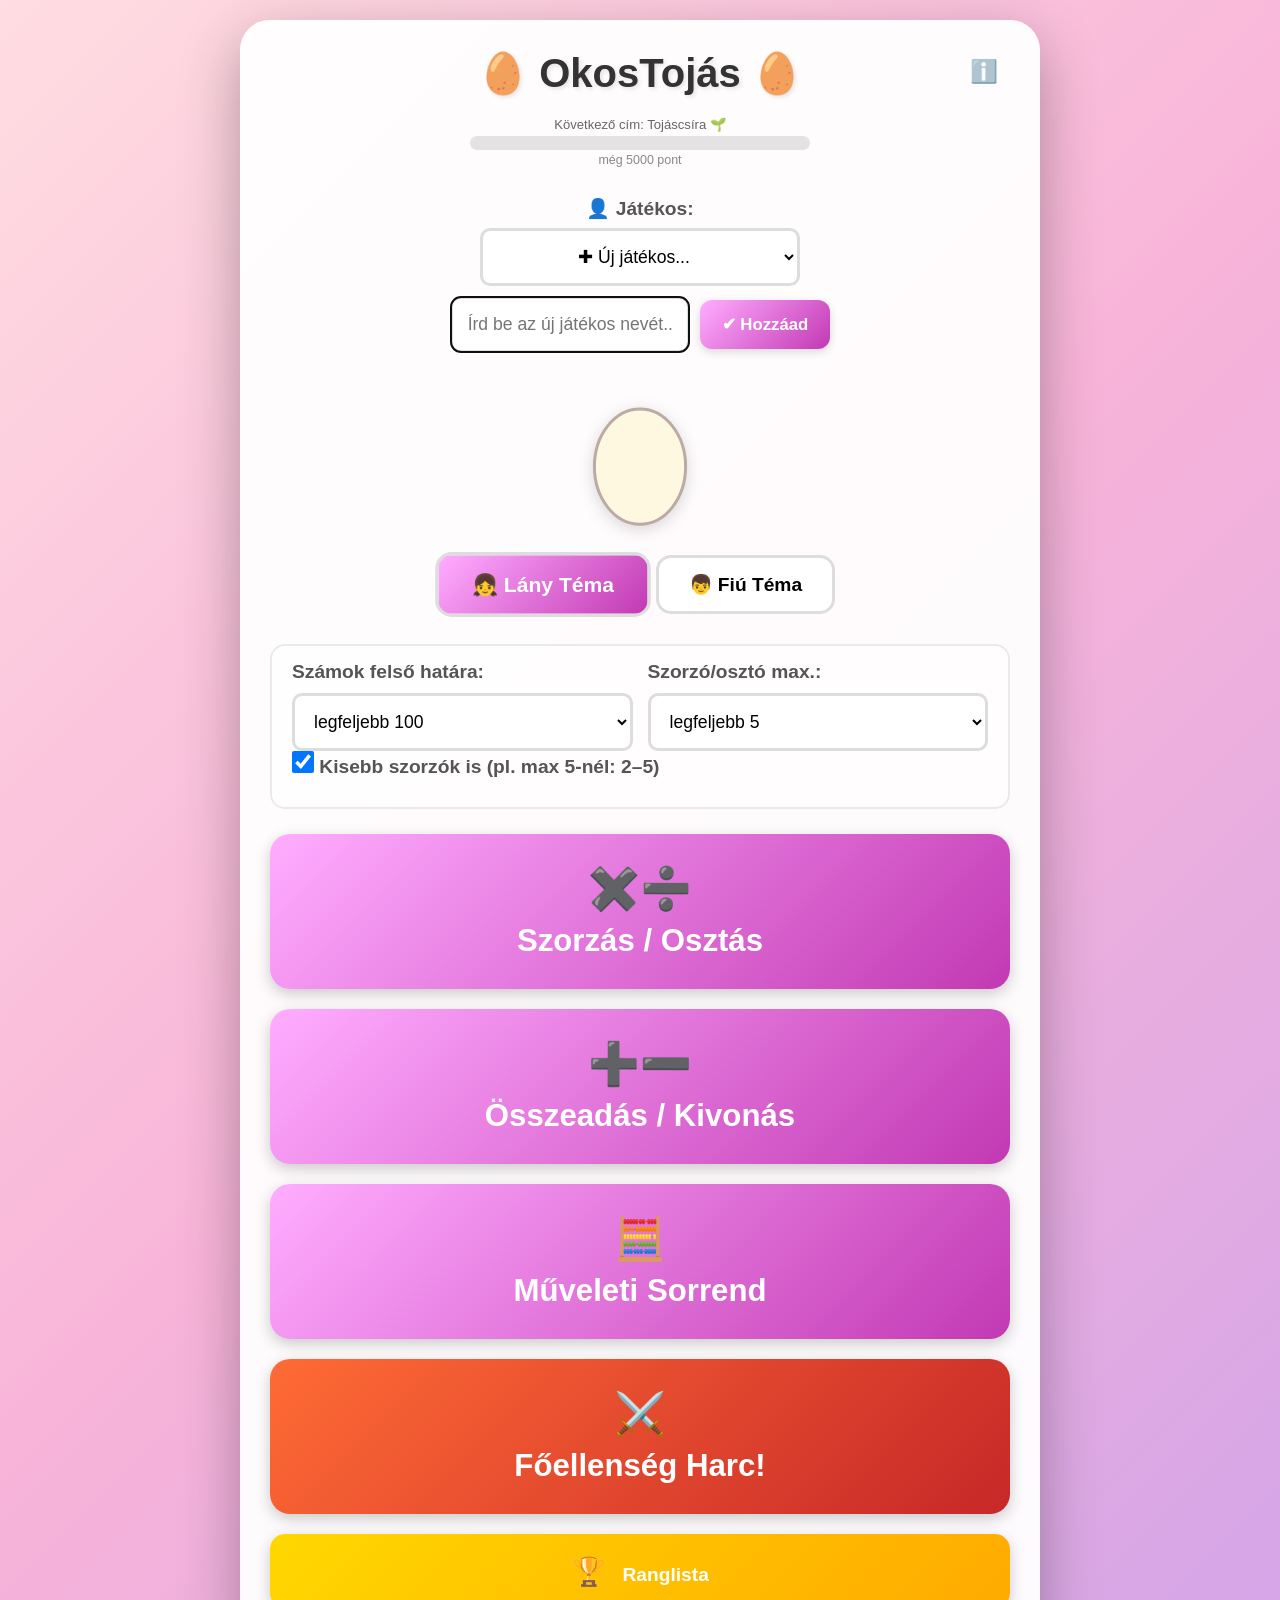
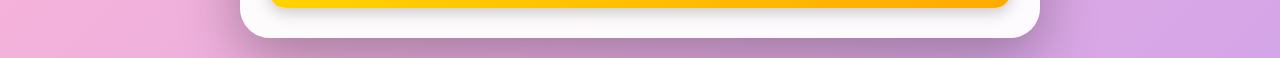
==== commit 73ad64bc: "Merge branch 'worktree-functional-mapping-map'" ====
--- a/index.html
+++ b/index.html
@@ -36,16 +36,18 @@
             </div>
         </div>
 
-        <!-- Mascot character -->
-        <div id="mascotWrapper" class="mascot-wrapper">
-            <div id="mascot"></div>
-            <div id="mascotRegressionMsg" class="mascot-regression-msg"></div>
-        </div>
-
-        <!-- Theme Selection -->
-        <div class="theme-selector">
-            <button class="theme-btn" data-theme="girl">👧 Lány Téma</button>
-            <button class="theme-btn" data-theme="boy">👦 Fiú Téma</button>
+        <div class="main-info-row">
+            <!-- Mascot character -->
+            <div id="mascotWrapper" class="mascot-wrapper">
+                <div id="mascot"></div>
+                <div id="mascotRegressionMsg" class="mascot-regression-msg"></div>
+            </div>
+
+            <!-- Theme Selection -->
+            <div class="theme-selector">
+                <button class="theme-btn" data-theme="girl">👧 Lány Téma</button>
+                <button class="theme-btn" data-theme="boy">👦 Fiú Téma</button>
+            </div>
         </div>
 
         <!-- Global Difficulty Settings -->
--- a/css/style.css
+++ b/css/style.css
@@ -99,6 +99,7 @@
 .header {
     text-align: center;
     margin-bottom: 30px;
+    position: relative;
 }
 
 .header h1 {
@@ -193,6 +194,25 @@
 
 .theme-boy .btn-add-player:hover {
     background: linear-gradient(135deg, #3a7fd0 0%, #1c4a90 100%);
+}
+
+/* Global Difficulty Settings */
+.global-settings {
+    margin-bottom: 25px;
+    padding: 15px 20px;
+    background: rgba(255, 255, 255, 0.6);
+    border-radius: 15px;
+    border: 2px solid rgba(0, 0, 0, 0.08);
+}
+
+.global-settings-row {
+    display: flex;
+    gap: 15px;
+}
+
+.global-settings-row .config-group {
+    flex: 1;
+    margin-bottom: 0;
 }
 
 /* Theme Selector */
@@ -970,6 +990,81 @@
         padding: 14px 8px;
         font-size: 1.5em;
     }
+
+    /* ── Compact main screen ── */
+    .header {
+        margin-bottom: 12px;
+    }
+
+    .header h1 {
+        padding-right: 36px; /* avoid overlap with absolute info-btn */
+    }
+
+    .user-selector {
+        margin-bottom: 10px;
+    }
+
+    .user-selector label {
+        font-size: 1em;
+        margin-bottom: 4px;
+    }
+
+    .main-info-row {
+        flex-direction: row;
+        align-items: flex-start;
+        justify-content: center;
+        gap: 14px;
+        margin-bottom: 12px;
+    }
+
+    .mascot-wrapper {
+        flex-shrink: 0;
+        margin-bottom: 0;
+    }
+
+    .mascot-container,
+    .mascot-svg {
+        width: 90px;
+        height: 117px;
+    }
+
+    .theme-selector {
+        flex-direction: column;
+        gap: 8px;
+        margin-bottom: 0;
+        align-self: center;
+    }
+
+    .theme-btn {
+        padding: 10px 14px;
+        font-size: 1em;
+    }
+
+    .menu {
+        display: grid;
+        grid-template-columns: 1fr 1fr;
+        gap: 10px;
+    }
+
+    .secondary-btn {
+        grid-column: span 2;
+        padding: 14px;
+        font-size: 1.1em;
+    }
+
+    .game-btn {
+        padding: 16px 10px;
+        font-size: 1em;
+    }
+
+    .game-btn .icon {
+        font-size: 1.4em;
+        margin-bottom: 6px;
+    }
+
+    .game-btn h2 {
+        font-size: 0.9em;
+    }
 }
 
 @media (max-width: 480px) {
@@ -983,10 +1078,6 @@
 
     .question {
         font-size: 2em;
-    }
-
-    .theme-selector {
-        flex-direction: column;
     }
 
     .filter-buttons {
@@ -1097,6 +1188,14 @@
     .new-player-row .new-player-input {
         max-width: 100%;
     }
+}
+
+/* ===== Main info row (mascot + theme selector) ===== */
+
+.main-info-row {
+    display: flex;
+    flex-direction: column;
+    align-items: center;
 }
 
 /* ===== Mascot ===== */
@@ -1342,3 +1441,54 @@
 @media (max-width: 480px) {
     .level-progress-bar-bg { max-width: 260px; }
 }
+
+/* ===== Boss prompt banner (level-up challenge) ===== */
+.boss-prompt-banner {
+    margin: 14px 0 6px;
+    padding: 14px;
+    background: rgba(255, 100, 0, 0.1);
+    border: 2px solid rgba(255, 100, 0, 0.4);
+    border-radius: 12px;
+    text-align: center;
+}
+
+.boss-prompt-banner p {
+    margin: 0 0 10px;
+    font-weight: bold;
+    font-size: 0.95em;
+}
+
+.btn-boss-challenge {
+    background: linear-gradient(135deg, #ff6b00, #c43a00);
+    color: white;
+    border: none;
+    border-radius: 10px;
+    padding: 10px 20px;
+    font-size: 1em;
+    font-weight: bold;
+    cursor: pointer;
+}
+
+.btn-boss-challenge:hover { opacity: 0.9; }
+
+/* ===== Info button & modal ===== */
+.info-btn {
+    background: none;
+    border: none;
+    font-size: 1.4em;
+    cursor: pointer;
+    opacity: 0.7;
+    padding: 4px 8px;
+    border-radius: 50%;
+    transition: opacity 0.2s;
+    position: absolute;
+    top: 4px;
+    right: 4px;
+}
+
+.info-btn:hover { opacity: 1; }
+
+.info-content { max-width: 460px; text-align: left; }
+.info-section { margin-bottom: 14px; }
+.info-section h3 { margin: 0 0 4px; font-size: 1em; }
+.info-section p { margin: 2px 0; font-size: 0.9em; }
